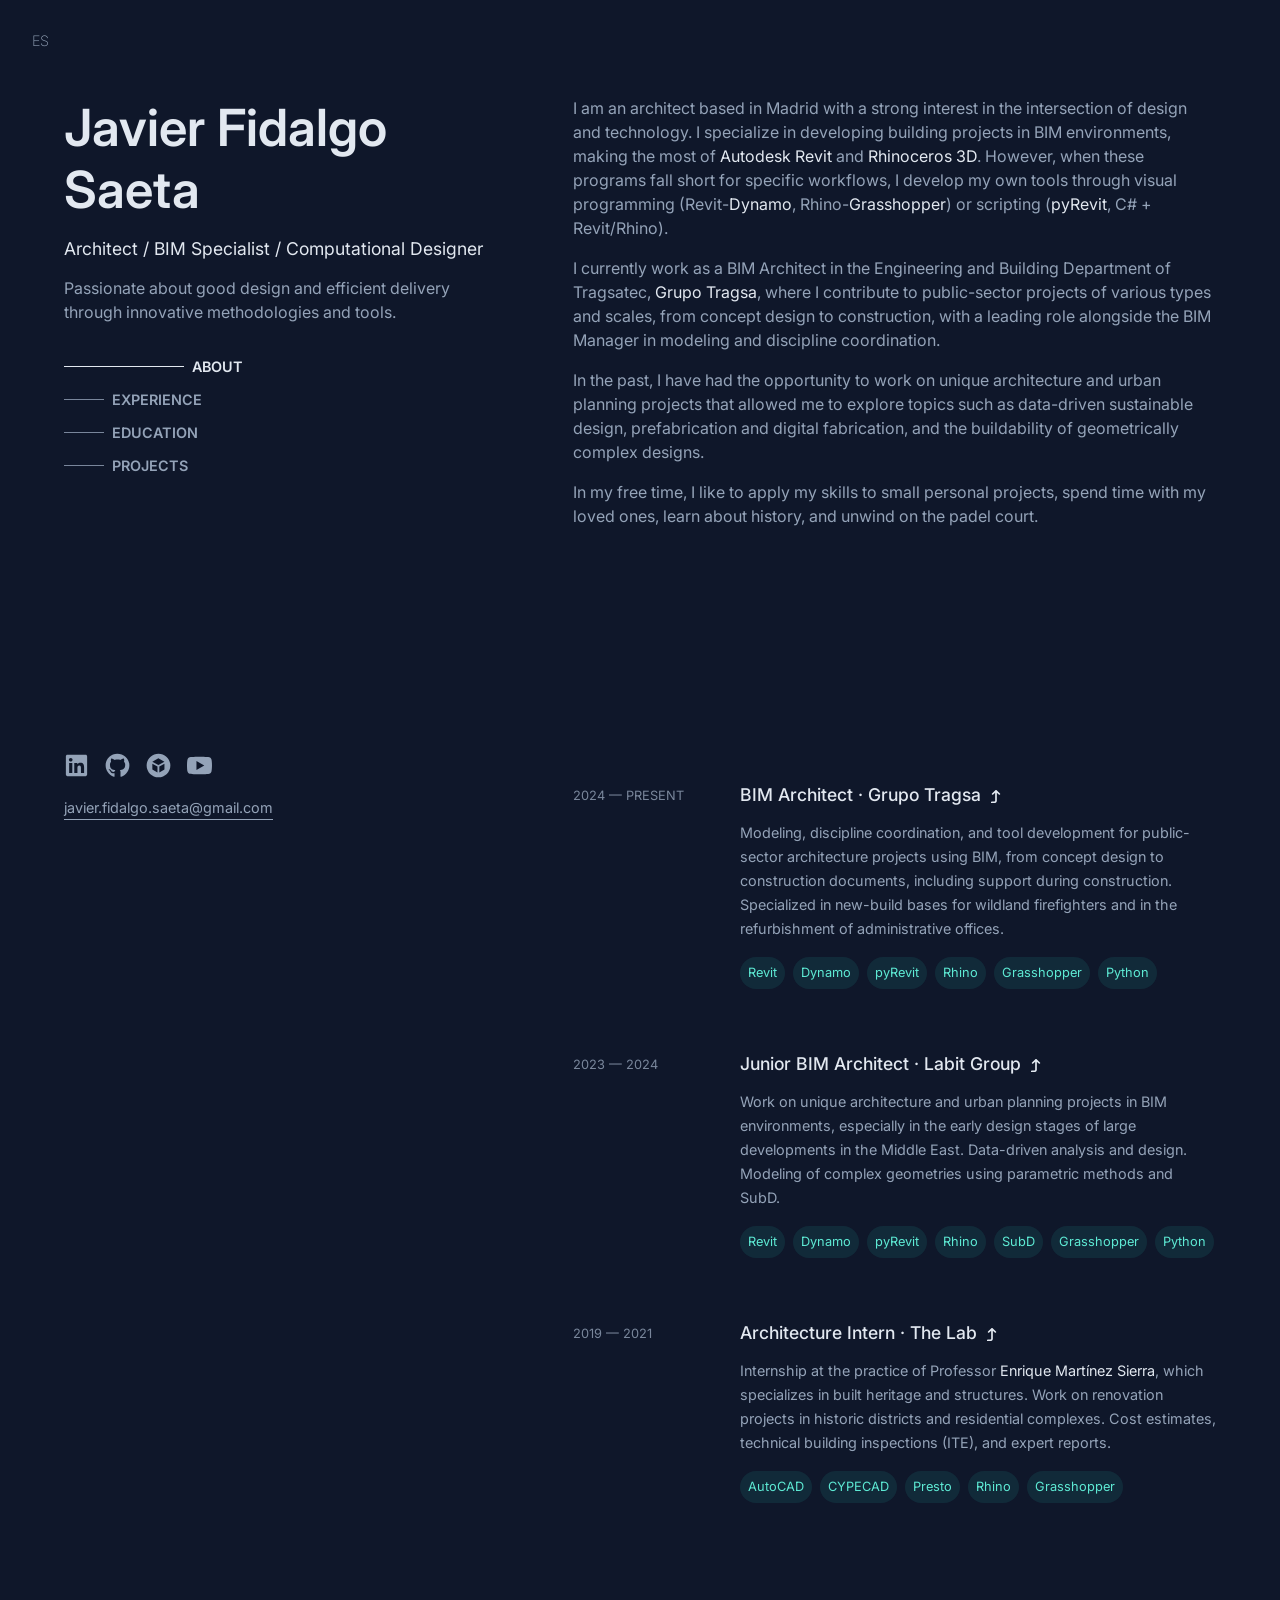
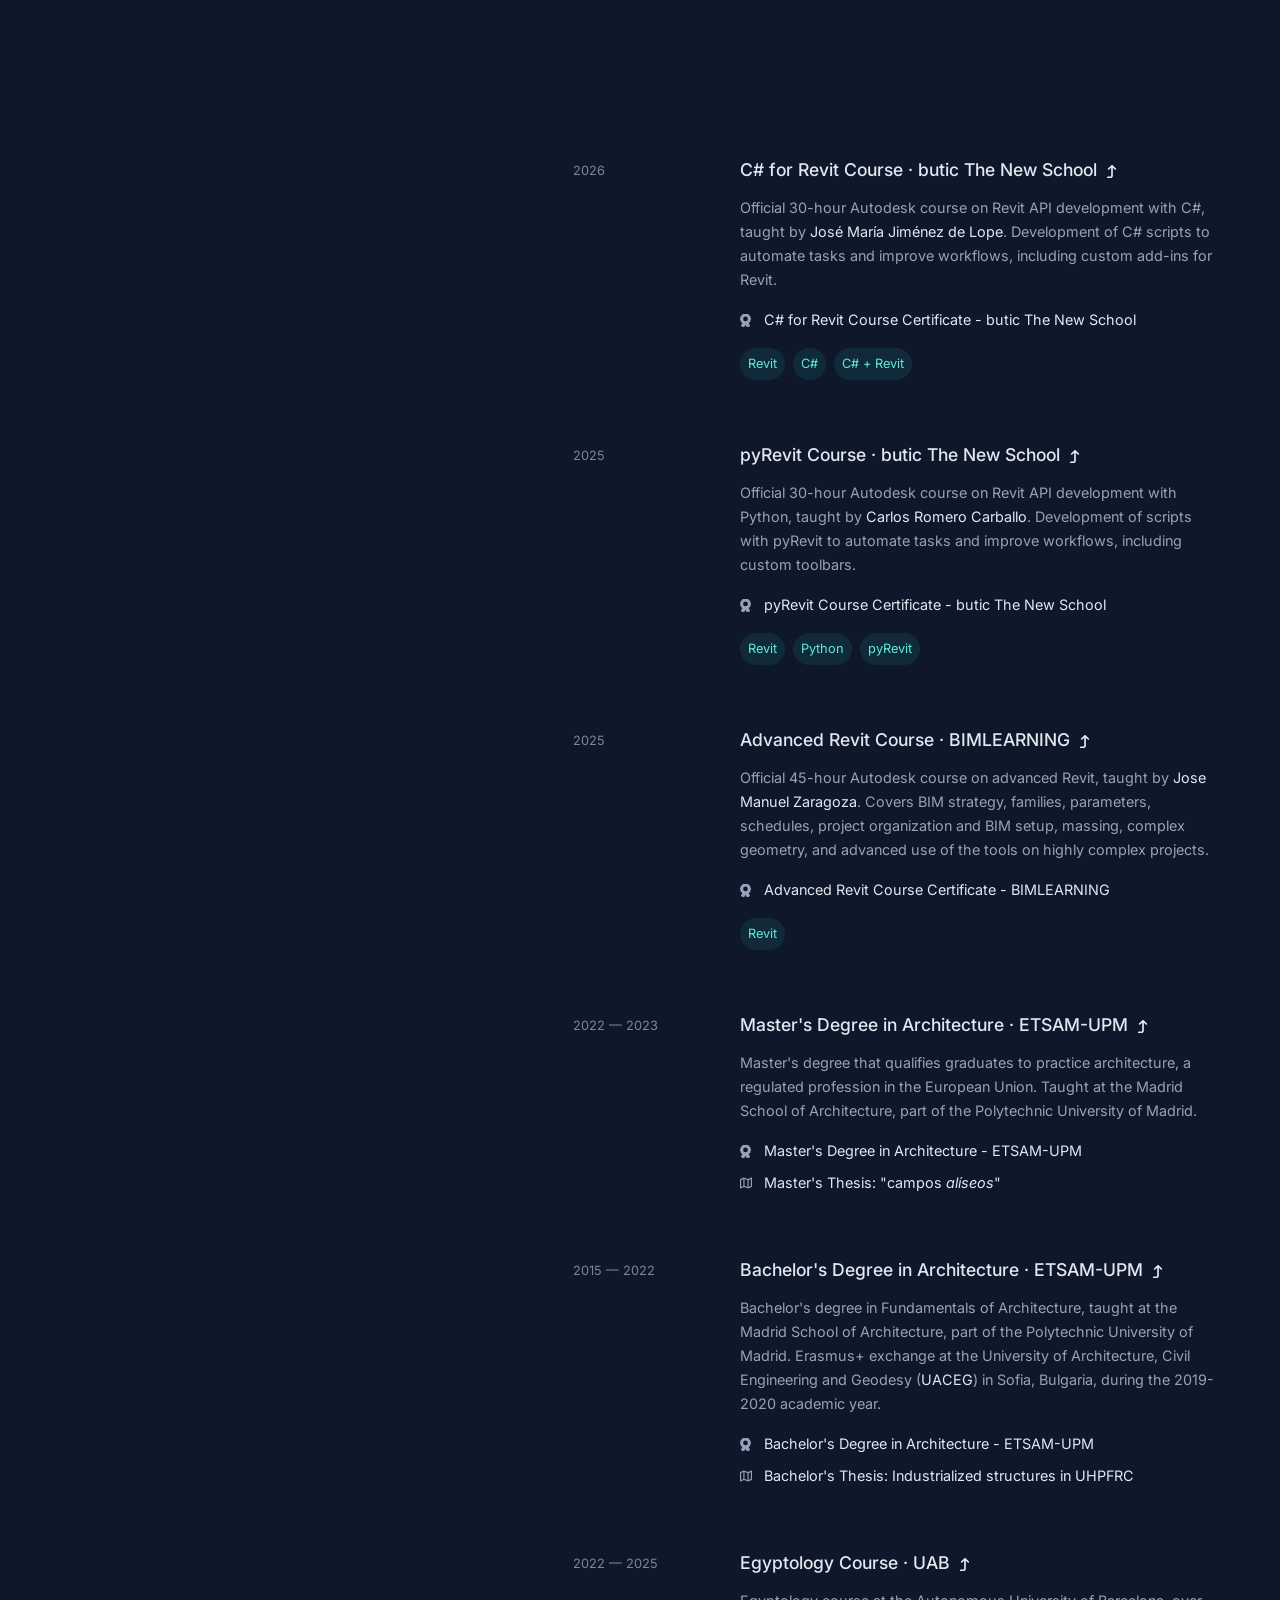
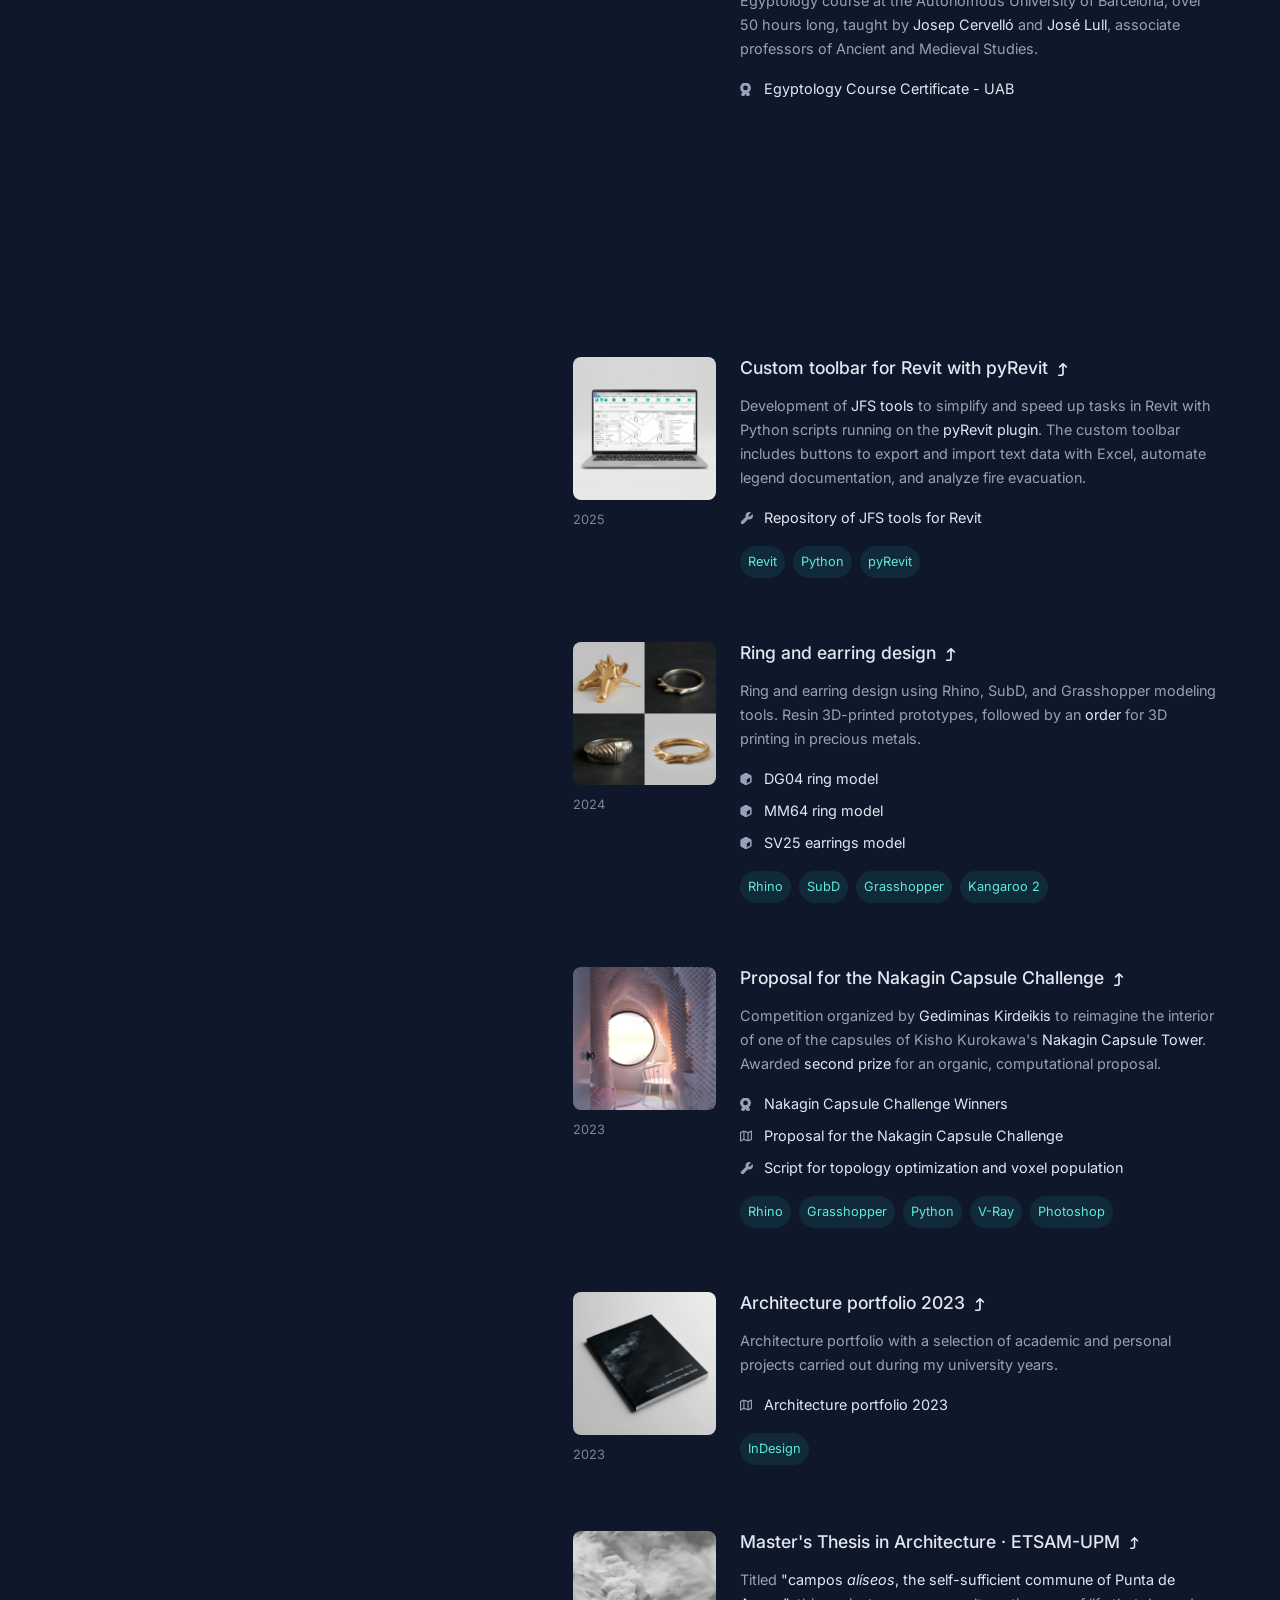
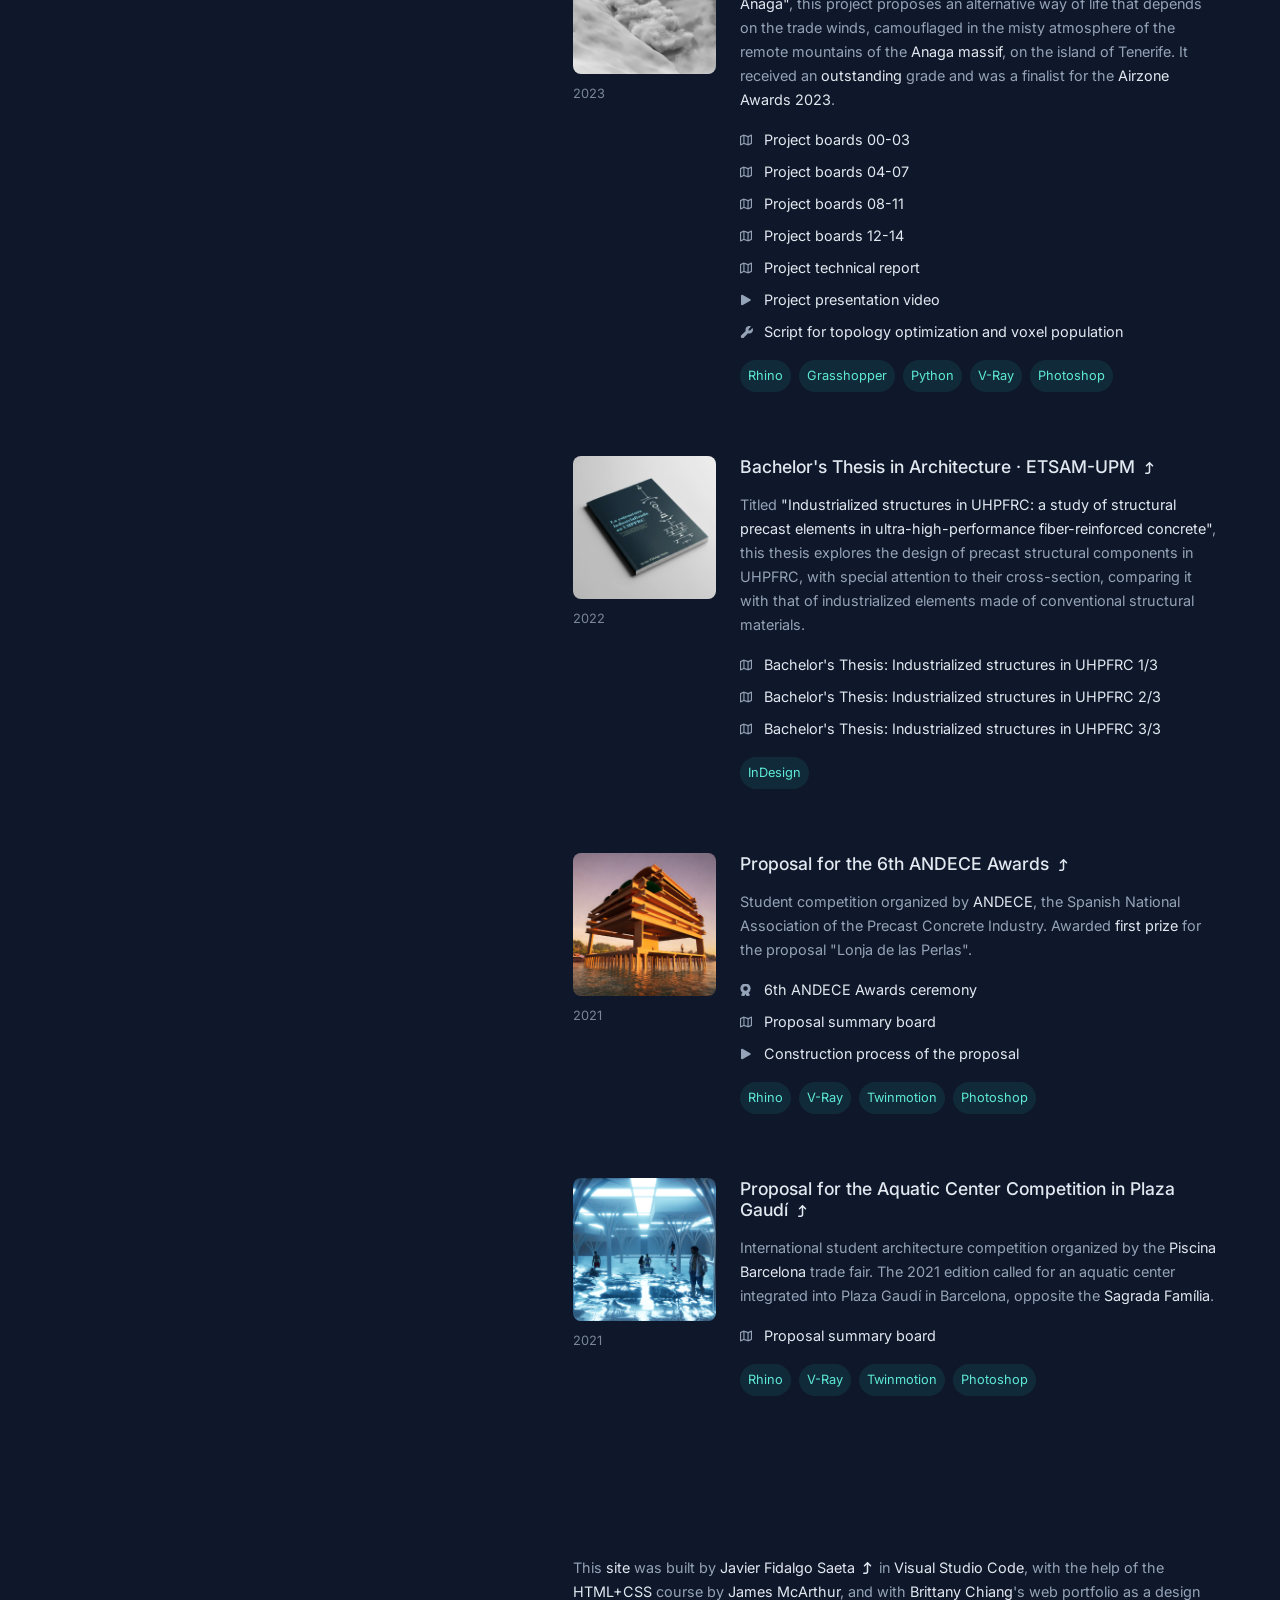
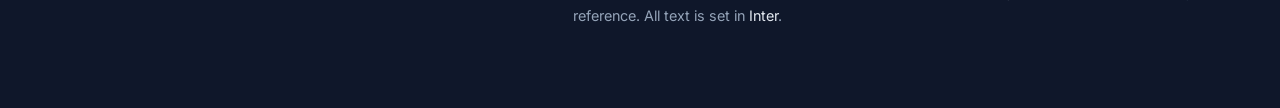
==== en/index.html @ f12b5c22 "Add an English page at /en/ so search engines index both languages The English text only existed in " ====
<!DOCTYPE html>
<html lang="en">
<head>
    <meta charset="UTF-8">
    <meta name="viewport" content="width=device-width, initial-scale=1.0">
    <title>Javier Fidalgo Saeta · Architect and BIM Specialist</title>
    <link rel="stylesheet" href="../styles.css"/>

    <link rel="icon" type="image/png" href="../public/favicon.png">
    <link rel="canonical" href="https://javierfidalgosaeta.com/en/">
    <link rel="alternate" hreflang="es" href="https://javierfidalgosaeta.com/">
    <link rel="alternate" hreflang="en" href="https://javierfidalgosaeta.com/en/">
    <link rel="alternate" hreflang="x-default" href="https://javierfidalgosaeta.com/">
    <meta name="theme-color" content="#0f172a">

    <meta name="description" content="Portfolio of Javier Fidalgo Saeta, an architect in Madrid specializing in BIM and computational design with Revit, Rhino, Grasshopper and pyRevit.">

    <!-- Preview card when the link is shared (LinkedIn, WhatsApp, X...) -->
    <meta property="og:type" content="website">
    <meta property="og:title" content="Javier Fidalgo Saeta · Architect and BIM Specialist">
    <meta property="og:description" content="Portfolio of Javier Fidalgo Saeta, an architect in Madrid specializing in BIM and computational design with Revit, Rhino, Grasshopper and pyRevit.">
    <meta property="og:image" content="https://javierfidalgosaeta.com/public/min-web.png">
    <meta property="og:image:width" content="1200">
    <meta property="og:image:height" content="630">
    <meta property="og:image:alt" content="Screenshot of Javier Fidalgo Saeta’s web portfolio">
    <meta property="og:url" content="https://javierfidalgosaeta.com/en/">
    <meta property="og:locale" content="en_US">
    <meta property="og:locale:alternate" content="es_ES">
    <meta name="twitter:card" content="summary_large_image">

    <!-- Structured data that tells search engines who the site is about -->
    <script type="application/ld+json">
    {
        "@context": "https://schema.org",
        "@type": "Person",
        "name": "Javier Fidalgo Saeta",
        "url": "https://javierfidalgosaeta.com/",
        "jobTitle": "BIM Architect",
        "worksFor": {
            "@type": "Organization",
            "name": "Grupo Tragsa",
            "url": "https://www.tragsa.es/"
        },
        "alumniOf": {
            "@type": "CollegeOrUniversity",
            "name": "Universidad Politécnica de Madrid",
            "url": "https://www.upm.es/"
        },
        "knowsAbout": ["BIM", "Autodesk Revit", "Rhinoceros 3D", "Grasshopper", "Dynamo", "pyRevit", "Computational design"],
        "sameAs": [
            "https://www.linkedin.com/in/javi-arch/",
            "https://github.com/javi-arch",
            "https://sketchfab.com/javi-arch",
            "https://www.youtube.com/@javi-arch"
        ]
    }
    </script>

    <link rel="preconnect" href="https://fonts.googleapis.com">
    <link rel="preconnect" href="https://fonts.gstatic.com" crossorigin>
    <link href="https://fonts.googleapis.com/css2?family=Inter:ital,opsz,wght@0,14..32,100..900;1,14..32,100..900&display=swap" rel="stylesheet">

</head>
<body id="top-of-page">
    <a class="language-toggle" href="../" hreflang="es" lang="es" aria-label="Español">ES</a>
    <header>
        <a href="#top-of-page">
            <h1>Javier Fidalgo Saeta</h1>
        </a>
        <p class="subtitle">Architect / BIM Specialist / Computational Designer</p>
        <p>Passionate about good design and efficient delivery through innovative methodologies and tools.</p>
        <nav>
            <a class="anchor-text" href="#about">
                <span class="line"></span>
                <span class="text">About</span>
            </a>
            <a class="anchor-text" href="#experience">
                <span class="line"></span>
                <span class="text">Experience</span>
            </a>
            <a class="anchor-text" href="#education">
                <span class="line"></span>
                <span class="text">Education</span>
            </a>
            <a class="anchor-text" href="#projects">
                <span class="line"></span>
                <span class="text">Projects</span>
            </a>
        </nav>
        <div class="social-links-container">
            <a class="social-link" href="https://www.linkedin.com/in/javi-arch/" target="_blank" aria-label="LinkedIn">
                <svg viewBox="0 0 2000 2000" aria-hidden="true" focusable="false" style="fill-rule:evenodd;clip-rule:evenodd;stroke-linejoin:round;stroke-miterlimit:2;"><g transform="matrix(3.795713,0,0,3.795713,-214.628314,-214.628314)"><path d="M512,96L127.9,96C110.3,96 96,110.5 96,128.3L96,511.7C96,529.5 110.3,544 127.9,544L512,544C529.6,544 544,529.5 544,511.7L544,128.3C544,110.5 529.6,96 512,96ZM231.5,480L165,480L165,266.2L231.5,266.2L231.5,480ZM198.2,160C219.5,160 236.7,177.2 236.7,198.5C236.7,219.8 219.5,237 198.2,237C176.9,237 159.7,219.8 159.7,198.5C159.7,177.2 176.9,160 198.2,160ZM480.3,480L413.9,480L413.9,376C413.9,351.2 413.4,319.3 379.4,319.3C344.8,319.3 339.5,346.3 339.5,374.2L339.5,480L273.1,480L273.1,266.2L336.8,266.2L336.8,295.4L337.7,295.4C346.6,278.6 368.3,260.9 400.6,260.9C467.8,260.9 480.3,305.2 480.3,362.8L480.3,480Z" style="fill-rule:nonzero;"/></g></svg>
            </a>
            <a class="social-link" href="https://github.com/javi-arch" target="_blank" aria-label="GitHub">
                <svg viewBox="0 0 2000 2000" aria-hidden="true" focusable="false" style="fill-rule:evenodd;clip-rule:evenodd;stroke-linejoin:round;stroke-miterlimit:2;"><g transform="matrix(3.830616,0,0,3.830616,-225.797008,-225.797008)"><path d="M316.8,72C178.1,72 72,177.3 72,316C72,426.9 141.8,521.8 241.5,555.2C254.3,557.5 258.8,549.6 258.8,543.1C258.8,536.9 258.5,502.7 258.5,481.7C258.5,481.7 188.5,496.7 173.8,451.9C173.8,451.9 162.4,422.8 146,415.3C146,415.3 123.1,399.6 147.6,399.9C147.6,399.9 172.5,401.9 186.2,425.7C208.1,464.3 244.8,453.2 259.1,446.6C261.4,430.6 267.9,419.5 275.1,412.9C219.2,406.7 162.8,398.6 162.8,302.4C162.8,274.9 170.4,261.1 186.4,243.5C183.8,237 175.3,210.2 189,175.6C209.9,169.1 258,202.6 258,202.6C278,197 299.5,194.1 320.8,194.1C342.1,194.1 363.6,197 383.6,202.6C383.6,202.6 431.7,169 452.6,175.6C466.3,210.3 457.8,237 455.2,243.5C471.2,261.2 481,275 481,302.4C481,398.9 422.1,406.6 366.2,412.9C375.4,420.8 383.2,435.8 383.2,459.3C383.2,493 382.9,534.7 382.9,542.9C382.9,549.4 387.5,557.3 400.2,555C500.2,521.8 568,426.9 568,316C568,177.3 455.5,72 316.8,72Z" style="fill-rule:nonzero;"/></g></svg>
            </a>
            <a class="social-link" href="https://sketchfab.com/javi-arch" target="_blank" aria-label="Sketchfab">
                <svg viewBox="0 0 2000 2000" aria-hidden="true" focusable="false" style="fill-rule:evenodd;clip-rule:evenodd;stroke-linejoin:round;stroke-miterlimit:2;"><g transform="matrix(0.949993,0,0,0.949993,50.007319,50.007319)"><path d="M1000,0C447.68,0 0,447.72 0,1000C0,1552.28 447.68,2000 1000,2000C1552.32,2000 2000,1552.28 2000,1000C2000,447.72 1552.4,0 1000,0ZM913.12,1595.07L482,1346.21L482,844.21L913.12,1077L913.12,1595.07ZM989.92,958.88L479.84,688.5L989.92,394L1500.08,688.5L989.92,958.88ZM1500.4,1347.17L1070.88,1595.17L1070.88,1079L1500.4,847L1500.4,1347.17Z" style="fill-rule:nonzero;"/></g></svg>
            </a>
            <a class="social-link" href="https://www.youtube.com/@javi-arch" target="_blank" aria-label="YouTube">
                <svg viewBox="0 0 2000 2000" aria-hidden="true" focusable="false" style="fill-rule:evenodd;clip-rule:evenodd;stroke-linejoin:round;stroke-miterlimit:2;"><g transform="matrix(3.661662,0,0,3.661662,-172.098133,-171.731966)"><path d="M581.7,188.1L581.8,188.1C593.2,231 593.2,320.4 593.2,320.4C593.2,320.4 593.2,409.8 581.8,452.7C575.5,476.3 557,494.2 533.5,500.5C490.9,512 320.1,512 320.1,512C320.1,512 149.3,512 106.7,500.5C83.2,494.2 64.7,476.3 58.4,452.7C47,409.8 47,320.4 47,320.4C47,320.4 47,231 58.4,188.1C64.7,164.4 83.2,145.8 106.7,139.5C149.3,128 320.1,128 320.1,128C320.1,128 490.9,128 533.4,139.5C556.9,145.8 575.5,164.4 581.7,188.1ZM253.75,417.358L424.846,320L253.75,222.642L253.75,417.358Z"/></g></svg>
            </a>
        </div>
        <a class="mail" href="mailto:javier.fidalgo.saeta@gmail.com">javier.fidalgo.saeta@gmail.com</a>
    </header>
    <main>
        <section id="about">
            <div class="sticky-header">
                <h2>About</h2>
            </div>
            <div class="about-contents">
                <p>
                    I am an architect based in Madrid with a strong interest in the intersection of design and technology. I specialize in developing building projects in BIM environments, making the most of <a target="_blank" class="anchor-text" href="https://www.autodesk.com/products/revit/">Autodesk Revit</a> and <a target="_blank" class="anchor-text" href="https://www.rhino3d.com/">Rhinoceros 3D</a>. However, when these programs fall short for specific workflows, I develop my own tools through visual programming (Revit-<a target="_blank" class="anchor-text" href="https://dynamobim.org/">Dynamo</a>, Rhino-<a target="_blank" class="anchor-text" href="https://www.grasshopper3d.com/">Grasshopper</a>) or scripting (<a target="_blank" class="anchor-text" href="https://pyrevitlabs.notion.site/">pyRevit</a>, C# + Revit/Rhino).
                </p>
                <p>
                    I currently work as a BIM Architect in the Engineering and Building Department of Tragsatec, <a target="_blank" class="anchor-text" href="https://www.tragsa.es/">Grupo Tragsa</a>, where I contribute to public-sector projects of various types and scales, from concept design to construction, with a leading role alongside the BIM Manager in modeling and discipline coordination.
                </p>
                <p>
                    In the past, I have had the opportunity to work on unique architecture and urban planning projects that allowed me to explore topics such as data-driven sustainable design, prefabrication and digital fabrication, and the buildability of geometrically complex designs.
                </p>
                <p>
                    In my free time, I like to apply my skills to small personal projects, spend time with my <a target="_blank" class="anchor-text-secret" href="../public/img-loved-ones.jpg" tabindex="-1">loved ones</a>, learn about history, and unwind on the padel court.
                </p>
            </div>
        </section>
        <section id="experience">
            <div class="sticky-header">
                <h2>Experience</h2>
            </div>
            <div class="contents">
                <div class="card">
                    <div class="card-column1">
                        <p class="tenure">2024 — present</p>
                    </div>
                    <div class="card-column2">
                        <a target="_blank" href="https://www.tragsa.es/">
                            <h3 class="anchor-text card-header">
                                BIM Architect · Grupo
                                <span class="no-break">Tragsa <i class="fa-solid fa-arrow-turn-up"></i></span>
                            </h3>
                        </a>
                        <p>
                            Modeling, discipline coordination, and tool development for public-sector architecture projects using BIM, from concept design to construction documents, including support during construction. Specialized in new-build bases for wildland firefighters and in the refurbishment of administrative offices.
                        </p>
                        <div class="tag-container">
                            <div class="tag">
                                <p>Revit</p>
                            </div>
                            <div class="tag">
                                <p>Dynamo</p>
                            </div>
                            <div class="tag">
                                <p>pyRevit</p>
                            </div>
                            <div class="tag">
                                <p>Rhino</p>
                            </div>
                            <div class="tag">
                                <p>Grasshopper</p>
                            </div>
                            <div class="tag">
                                <p>Python</p>
                            </div>
                        </div>
                    </div>
                </div>
                <div class="card">
                    <div class="card-column1">
                        <p class="tenure">2023 — 2024</p>
                    </div>
                    <div class="card-column2">
                        <a target="_blank" href="https://labit.es/">
                            <h3 class="anchor-text card-header">
                                Junior BIM Architect · Labit
                                <span class="no-break">Group <i class="fa-solid fa-arrow-turn-up"></i></span>
                            </h3>
                        </a>
                        <p>
                            Work on unique architecture and urban planning projects in BIM environments, especially in the early design stages of large developments in the Middle East. Data-driven analysis and design. Modeling of complex geometries using parametric methods and SubD.
                        </p>
                        <div class="tag-container">
                            <div class="tag">
                                <p>Revit</p>
                            </div>
                            <div class="tag">
                                <p>Dynamo</p>
                            </div>
                            <div class="tag">
                                <p>pyRevit</p>
                            </div>
                            <div class="tag">
                                <p>Rhino</p>
                            </div>
                            <div class="tag">
                                <p>SubD</p>
                            </div>
                            <div class="tag">
                                <p>Grasshopper</p>
                            </div>
                            <div class="tag">
                                <p>Python</p>
                            </div>
                        </div>
                    </div>

                </div>
                <div class="card">
                    <div class="card-column1">
                        <p class="tenure">2019 — 2021</p>
                    </div>
                    <div class="card-column2">
                        <a target="_blank" href="https://www.linkedin.com/company/the-lab-r-a-martigar-arquitectos/">
                            <h3 class="anchor-text card-header">
                                Architecture Intern · The
                                <span class="no-break">Lab <i class="fa-solid fa-arrow-turn-up"></i></span>
                            </h3>
                        </a>
                        <p>
                            Internship at the practice of Professor <a target="_blank" class="anchor-text" href="https://www.linkedin.com/in/enrique-mart%C3%ADnez-sierra-bba0063b/">Enrique Martínez Sierra</a>, which specializes in built heritage and structures. Work on renovation projects in historic districts and residential complexes. Cost estimates, technical building inspections (ITE), and expert reports.
                        </p>
                        <div class="tag-container">
                            <div class="tag">
                                <p>AutoCAD</p>
                            </div>
                            <div class="tag">
                                <p>CYPECAD</p>
                            </div>
                            <div class="tag">
                                <p>Presto</p>
                            </div>
                            <div class="tag">
                                <p>Rhino</p>
                            </div>
                            <div class="tag">
                                <p>Grasshopper</p>
                            </div>
                        </div>
                    </div>
                </div>
            </div>
        </section>
        <section id="education">
            <div class="sticky-header">
                <h2>Education</h2>
            </div>
            <div class="contents">
                <div class="card">
                    <div class="card-column1">
                        <p class="tenure">2026</p>
                    </div>
                    <div class="card-column2">
                        <a target="_blank" href="https://butic.es/">
                            <h3 class="anchor-text card-header">
                                C# for Revit Course · butic The New
                                <span class="no-break">School <i class="fa-solid fa-arrow-turn-up"></i></span>
                            </h3>
                        </a>
                        <p>
                            Official 30-hour Autodesk course on Revit API development with C#, taught by <a target="_blank" class="anchor-text" href="https://www.linkedin.com/in/jos%C3%A9-mar%C3%ADa-jim%C3%A9nez-de-lope-b14a1038/">José María Jiménez de Lope</a>. Development of C# scripts to automate tasks and improve workflows, including custom add-ins for Revit.
                        </p>
                        <div class="card-links-container">
                            <a target="_blank" href="../public/cert-csharp-butic.pdf" class="anchor-text card-link">
                                <p>
                                    <i class="fa-solid fa-award"></i>
                                    C# for Revit Course Certificate - butic The New School
                                </p>
                            </a>
                        </div>
                        <div class="tag-container">
                            <div class="tag">
                                <p>Revit</p>
                            </div>
                            <div class="tag">
                                <p>C#</p>
                            </div>
                            <div class="tag">
                                <p>C# + Revit</p>
                            </div>
                        </div>
                    </div>
                </div>
                <div class="card">
                    <div class="card-column1">
                        <p class="tenure">2025</p>
                    </div>
                    <div class="card-column2">
                        <a target="_blank" href="https://butic.es/">
                            <h3 class="anchor-text card-header">
                                pyRevit Course · butic The New
                                <span class="no-break">School <i class="fa-solid fa-arrow-turn-up"></i></span>
                            </h3>
                        </a>
                        <p>
                            Official 30-hour Autodesk course on Revit API development with Python, taught by <a target="_blank" class="anchor-text" href="https://www.linkedin.com/in/carlos-romero-carballo-48119618a/">Carlos Romero Carballo</a>. Development of scripts with pyRevit to automate tasks and improve workflows, including custom toolbars.
                        </p>
                        <div class="card-links-container">
                            <a target="_blank" href="../public/cert-pyrevit-butic.pdf" class="anchor-text card-link">
                                <p>
                                    <i class="fa-solid fa-award"></i>
                                    pyRevit Course Certificate - butic The New School
                                </p>
                            </a>
                        </div>
                        <div class="tag-container">
                            <div class="tag">
                                <p>Revit</p>
                            </div>
                            <div class="tag">
                                <p>Python</p>
                            </div>
                            <div class="tag">
                                <p>pyRevit</p>
                            </div>
                        </div>
                    </div>
                </div>
                <div class="card">
                    <div class="card-column1">
                        <p class="tenure">2025</p>
                    </div>
                    <div class="card-column2">
                        <a target="_blank" href="https://bimlearning.es/">
                            <h3 class="anchor-text card-header">
                                Advanced Revit Course ·
                                <span class="no-break">BIMLEARNING <i class="fa-solid fa-arrow-turn-up"></i></span>
                            </h3>
                        </a>
                        <p>
                            Official 45-hour Autodesk course on advanced Revit, taught by <a target="_blank" class="anchor-text" href="https://www.linkedin.com/in/jose-manuel-zaragoza-8133292a/">Jose Manuel Zaragoza</a>. Covers BIM strategy, families, parameters, schedules, project organization and BIM setup, massing, complex geometry, and advanced use of the tools on highly complex projects.
                        </p>
                        <div class="card-links-container">
                            <a target="_blank" href="../public/cert-revit-adv-bimlearning.pdf" class="anchor-text card-link">
                                <p>
                                    <i class="fa-solid fa-award"></i>
                                    Advanced Revit Course Certificate - BIMLEARNING
                                </p>
                            </a>
                        </div>
                        <div class="tag-container">
                            <div class="tag">
                                <p>Revit</p>
                            </div>
                        </div>
                    </div>
                </div>
                <div class="card">
                    <div class="card-column1">
                        <p class="tenure">2022 — 2023</p>
                    </div>
                    <div class="card-column2">
                        <a target="_blank" href="https://www.upm.es/">
                            <h3 class="anchor-text card-header">
                                Master's Degree in Architecture ·
                                <span class="no-break">ETSAM-UPM <i class="fa-solid fa-arrow-turn-up"></i></span>
                            </h3>
                        </a>
                        <p>
                            Master's degree that qualifies graduates to practice architecture, a regulated profession in the European Union. Taught at the Madrid School of Architecture, part of the Polytechnic University of Madrid.
                        </p>
                        <div class="card-links-container">
                            <a target="_blank" href="../public/cert-master-arquitectura-jfs.pdf" class="anchor-text card-link">
                                <p>
                                    <i class="fa-solid fa-award"></i>
                                    Master's Degree in Architecture - ETSAM-UPM
                                </p>
                            </a>
                            <a href="#TFM" class="anchor-text card-link">
                                <p>
                                    <i class="fa-regular fa-map"></i>
                                    Master's Thesis: "campos <span class="italic">alíseos</span>"
                                </p>
                            </a>
                        </div>
                    </div>
                </div>
                <div class="card">
                    <div class="card-column1">
                        <p class="tenure">2015 — 2022</p>
                    </div>
                    <div class="card-column2">
                        <a target="_blank" href="https://www.upm.es/">
                            <h3 class="anchor-text card-header">
                                Bachelor's Degree in Architecture ·
                                <span class="no-break">ETSAM-UPM <i class="fa-solid fa-arrow-turn-up"></i></span>
                            </h3>
                        </a>
                        <p>
                            Bachelor's degree in Fundamentals of Architecture, taught at the Madrid School of Architecture, part of the Polytechnic University of Madrid. Erasmus+ exchange at the University of Architecture, Civil Engineering and Geodesy (<a target="_blank" class="anchor-text" href="https://www.uacg.bg/en">UACEG</a>) in Sofia, Bulgaria, during the 2019-2020 academic year.
                        </p>
                        <div class="card-links-container">
                            <a target="_blank" href="../public/cert-grado-arquitectura-jfs.pdf" class="anchor-text card-link">
                                <p>
                                    <i class="fa-solid fa-award"></i>
                                    Bachelor's Degree in Architecture - ETSAM-UPM
                                </p>
                            </a>
                            <a href="#TFG" class="anchor-text card-link">
                                <p>
                                    <i class="fa-regular fa-map"></i>
                                    Bachelor's Thesis: Industrialized structures in UHPFRC
                                </p>
                            </a>
                        </div>
                    </div>
                </div>
                <div class="card">
                    <div class="card-column1">
                        <p class="tenure">2022 — 2025</p>
                    </div>
                    <div class="card-column2">
                        <a target="_blank" href="https://www.uab.cat/">
                            <h3 class="anchor-text card-header">
                                Egyptology Course ·
                                <span class="no-break">UAB <i class="fa-solid fa-arrow-turn-up"></i></span>
                            </h3>
                        </a>
                        <p>
                            Egyptology course at the Autonomous University of Barcelona, over 50 hours long, taught by <a target="_blank" class="anchor-text" href="https://es.wikipedia.org/wiki/Josep_Cervell%C3%B3_Autuori">Josep Cervelló</a> and <a target="_blank" class="anchor-text" href="http://joselull.com/">José Lull</a>, associate professors of Ancient and Medieval Studies.
                        </p>
                        <div class="card-links-container">
                            <a target="_blank" href="../public/cert-curso-egipt-uab.pdf" class="anchor-text card-link">
                                <p>
                                    <i class="fa-solid fa-award"></i>
                                    Egyptology Course Certificate - UAB
                                </p>
                            </a>
                        </div>
                    </div>
                </div>
            </div>
        </section>
        <section id="projects">
            <div class="sticky-header">
                <h2>Projects</h2>
            </div>
            <div class="contents">
                <div class="card">
                    <div class="card-column1">
                        <p class="tenure">2025</p>
                        <div class="project-image-container">
                            <img width="300" height="300" loading="lazy" decoding="async" src="../public/img-pyrevit-jfs-tools.png" alt="Custom toolbar for Revit with pyRevit"/>
                        </div>
                    </div>
                    <div class="card-column2">
                        <a target="_blank" href="https://github.com/javi-arch/jfs-pyrevit-tools">
                            <h3 class="anchor-text card-header">
                                Custom toolbar for Revit with
                                <span class="no-break">pyRevit <i class="fa-solid fa-arrow-turn-up"></i></span>
                            </h3>
                        </a>
                        <p>
                            Development of <a target="_blank" href="https://github.com/javi-arch/jfs-pyrevit-tools" class="anchor-text card-link">JFS tools</a> to simplify and speed up tasks in Revit with Python scripts running on the <a target="_blank" href="https://pyrevitlabs.notion.site/" class="anchor-text card-link">pyRevit plugin</a>. The custom toolbar includes buttons to export and import text data with Excel, automate legend documentation, and analyze fire evacuation.
                        </p>
                        <div class="card-links-container">
                            <a target="_blank" href="https://github.com/javi-arch/jfs-pyrevit-tools" class="anchor-text card-link">
                                <p>
                                    <i class="fa-solid fa-wrench"></i>
                                    Repository of JFS tools for Revit
                                </p>
                            </a>
                        </div>
                        <div class="tag-container">
                            <div class="tag">
                                <p>Revit</p>
                            </div>
                            <div class="tag">
                                <p>Python</p>
                            </div>
                            <div class="tag">
                                <p>pyRevit</p>
                            </div>
                        </div>
                    </div>
                </div>
                <div class="card">
                    <div class="card-column1">
                        <p class="tenure">2024</p>
                        <div class="project-image-container">
                            <img width="300" height="300" loading="lazy" decoding="async" src="../public/img-rings-rhino.png" alt="Ring and earring design"/>
                        </div>
                    </div>
                    <div class="card-column2">
                        <a target="_blank" href="https://skfb.ly/pGyPO">
                            <h3 class="anchor-text card-header">
                                Ring and earring
                                <span class="no-break">design <i class="fa-solid fa-arrow-turn-up"></i></span>
                            </h3>
                        </a>
                        <p>
                            Ring and earring design using Rhino, SubD, and Grasshopper modeling tools. Resin 3D-printed prototypes, followed by an <a target="_blank" href="https://i.materialise.com" class="anchor-text card-link">order</a> for 3D printing in precious metals.
                        </p>
                        <div class="card-links-container">
                            <a target="_blank" href="https://skfb.ly/pGyxB" class="anchor-text card-link">
                                <p>
                                    <i class="fa-solid fa-cube"></i>
                                    DG04 ring model
                                </p>
                            </a>
                            <a target="_blank" href="https://skfb.ly/pGyxQ" class="anchor-text card-link">
                                <p>
                                    <i class="fa-solid fa-cube"></i>
                                    MM64 ring model
                                </p>
                            </a>
                            <a target="_blank" href="https://skfb.ly/pGyyo" class="anchor-text card-link">
                                <p>
                                    <i class="fa-solid fa-cube"></i>
                                    SV25 earrings model
                                </p>
                            </a>
                        </div>
                        <div class="tag-container">
                            <div class="tag">
                                <p>Rhino</p>
                            </div>
                            <div class="tag">
                                <p>SubD</p>
                            </div>
                            <div class="tag">
                                <p>Grasshopper</p>
                            </div>
                            <div class="tag">
                                <p>Kangaroo 2</p>
                            </div>
                        </div>
                    </div>
                </div>
                <div class="card">
                    <div class="card-column1">
                        <p class="tenure">2023</p>
                        <div class="project-image-container">
                            <img width="300" height="300" loading="lazy" decoding="async" src="../public/img-nakagin-capsule-challenge.png" alt="Proposal for the Nakagin Capsule Challenge"/>
                        </div>
                    </div>
                    <div class="card-column2">
                        <a target="_blank" href="https://www.youtube.com/watch?v=Dx22yXzKcfc">
                            <h3 class="anchor-text card-header">
                                Proposal for the Nakagin Capsule
                                <span class="no-break">Challenge <i class="fa-solid fa-arrow-turn-up"></i></span>
                            </h3>
                        </a>
                        <p>
                            Competition organized by <a target="_blank" class="anchor-text" href="https://www.youtube.com/@DesignGoBrr">Gediminas Kirdeikis</a> to reimagine the interior of one of the capsules of Kisho Kurokawa's <a target="_blank" class="anchor-text" href="https://en.wikipedia.org/wiki/Nakagin_Capsule_Tower">Nakagin Capsule Tower</a>. Awarded <a target="_blank" href="https://www.youtube.com/watch?v=GdapYFXpDB8" class="anchor-text card-link">second prize</a> for an organic, computational proposal.
                        </p>
                        <div class="card-links-container">
                            <a target="_blank" href="https://www.youtube.com/watch?v=GdapYFXpDB8" class="anchor-text card-link">
                                <p>
                                    <i class="fa-solid fa-award"></i>
                                    Nakagin Capsule Challenge Winners
                                </p>
                            </a>
                            <a target="_blank" href="../public/pdf-nakagin-capsule-challenge.pdf" class="anchor-text card-link">
                                <p>
                                    <i class="fa-regular fa-map"></i>
                                    Proposal for the Nakagin Capsule Challenge
                                </p>
                            </a>
                            <a target="_blank" href="https://github.com/javi-arch/topo-optimisation-voxel-population-gh" class="anchor-text card-link">
                                <p>
                                    <i class="fa-solid fa-wrench"></i>
                                    Script for topology optimization and voxel population
                                </p>
                            </a>
                        </div>
                        <div class="tag-container">
                            <div class="tag">
                                <p>Rhino</p>
                            </div>
                            <div class="tag">
                                <p>Grasshopper</p>
                            </div>
                            <div class="tag">
                                <p>Python</p>
                            </div>
                            <div class="tag">
                                <p>V-Ray</p>
                            </div>
                            <div class="tag">
                                <p>Photoshop</p>
                            </div>
                        </div>
                    </div>
                </div>
                <div class="card">
                    <div class="card-column1">
                        <p class="tenure">2023</p>
                        <div class="project-image-container">
                            <img width="300" height="300" loading="lazy" decoding="async" src="../public/img-portfolio-arquitectura-2023.png" alt="Architecture portfolio 2023"/>
                        </div>
                    </div>
                    <div class="card-column2">
                        <a target="_blank" href="../public/pdf-portfolio-arquitectura-2023.pdf">
                            <h3 class="anchor-text card-header">
                                Architecture portfolio
                                <span class="no-break">2023 <i class="fa-solid fa-arrow-turn-up"></i></span>
                            </h3>
                        </a>
                        <p>
                            Architecture portfolio with a selection of academic and personal projects carried out during my university years.
                        </p>
                        <div class="card-links-container">
                            <a target="_blank" href="../public/pdf-portfolio-arquitectura-2023.pdf" class="anchor-text card-link">
                                <p>
                                    <i class="fa-regular fa-map"></i>
                                    Architecture portfolio 2023
                                </p>
                            </a>
                        </div>
                        <div class="tag-container">
                            <div class="tag">
                                <p>InDesign</p>
                            </div>
                        </div>
                    </div>
                </div>
                <div id="TFM" class="card">
                    <div class="card-column1">
                        <p class="tenure">2023</p>
                        <div class="project-image-container">
                            <img width="300" height="300" loading="lazy" decoding="async" src="../public/img-tfm-campos-aliseos.png" alt="Master's Thesis: 'campos alíseos'"/>
                        </div>
                    </div>
                    <div class="card-column2">
                        <a target="_blank" href="https://www.upm.es/">
                            <h3 class="anchor-text card-header">
                                Master's Thesis in Architecture ·
                                <span class="no-break">ETSAM-UPM <i class="fa-solid fa-arrow-turn-up"></i></span>
                            </h3>
                        </a>
                        <p>
                            Titled <a target="_blank" class="anchor-text" href="https://archive.dpa-etsam.com/projects/campos-aliseos">"campos <span class="italic">alíseos</span>, the self-sufficient commune of Punta de Anaga"</a>, this project proposes an alternative way of life that depends on the trade winds, camouflaged in the misty atmosphere of the remote mountains of the <a target="_blank" class="anchor-text" href="https://en.wikipedia.org/wiki/Macizo_de_Anaga">Anaga massif</a>, on the island of Tenerife. It received an <a target="_blank" class="anchor-text" href="https://archive.dpa-etsam.com/projects/campos-aliseos">outstanding</a> grade and was a finalist for the <a target="_blank" class="anchor-text" href="https://www.catedrainnovacion.uma.es/noticias/ganadores-premios-airzone/">Airzone Awards 2023</a>.
                        </p>
                        <div class="card-links-container">
                            <a target="_blank" href="../public/pdf-campos-aliseos-03.pdf" class="anchor-text card-link">
                                <p>
                                    <i class="fa-regular fa-map"></i>
                                    Project boards 00-03
                                </p>
                            </a>
                            <a target="_blank" href="../public/pdf-campos-aliseos-47.pdf" class="anchor-text card-link">
                                <p>
                                    <i class="fa-regular fa-map"></i>
                                    Project boards 04-07
                                </p>
                            </a>
                            <a target="_blank" href="../public/pdf-campos-aliseos-811.pdf" class="anchor-text card-link">
                                <p>
                                    <i class="fa-regular fa-map"></i>
                                    Project boards 08-11
                                </p>
                            </a>
                            <a target="_blank" href="../public/pdf-campos-aliseos-1214.pdf" class="anchor-text card-link">
                                <p>
                                    <i class="fa-regular fa-map"></i>
                                    Project boards 12-14
                                </p>
                            </a>
                            <a target="_blank" href="../public/pdf-campos-aliseos-tec.pdf" class="anchor-text card-link">
                                <p>
                                    <i class="fa-regular fa-map"></i>
                                    Project technical report
                                </p>
                            </a>
                            <a target="_blank" href="https://youtu.be/jGWXVkrUF-8?si=GVr2NwLjUSU1Srax" class="anchor-text card-link">
                                <p>
                                    <i class="fa-solid fa-play"></i>
                                    Project presentation video
                                </p>
                            </a>
                            <a target="_blank" href="https://github.com/javi-arch/topo-optimisation-voxel-population-gh" class="anchor-text card-link">
                                <p>
                                    <i class="fa-solid fa-wrench"></i>
                                    Script for topology optimization and voxel population
                                </p>
                            </a>
                        </div>
                        <div class="tag-container">
                            <div class="tag">
                                <p>Rhino</p>
                            </div>
                            <div class="tag">
                                <p>Grasshopper</p>
                            </div>
                            <div class="tag">
                                <p>Python</p>
                            </div>
                            <div class="tag">
                                <p>V-Ray</p>
                            </div>
                            <div class="tag">
                                <p>Photoshop</p>
                            </div>
                        </div>
                    </div>
                </div>
                <div id="TFG" class="card">
                    <div class="card-column1">
                        <p class="tenure">2022</p>
                        <div class="project-image-container">
                            <img width="300" height="300" loading="lazy" decoding="async" src="../public/img-estructura-industrializada-uhpfrc.png" alt="Bachelor's Thesis: Industrialized structures in UHPFRC"/>
                        </div>
                    </div>
                    <div class="card-column2">
                        <a target="_blank" href="https://www.upm.es/">
                            <h3 class="anchor-text card-header">
                                Bachelor's Thesis in Architecture ·
                                <span class="no-break">ETSAM-UPM <i class="fa-solid fa-arrow-turn-up"></i></span>
                            </h3>
                        </a>
                        <p>
                            Titled <a target="_blank" class="anchor-text" href="https://oa.upm.es/69685/">"Industrialized structures in UHPFRC: a study of structural precast elements in ultra-high-performance fiber-reinforced concrete"</a>, this thesis explores the design of precast structural components in UHPFRC, with special attention to their cross-section, comparing it with that of industrialized elements made of conventional structural materials.
                        </p>
                        <div class="card-links-container">
                            <a target="_blank" href="../public/pdf-estructura-industrializada-uhpfrc1.pdf" class="anchor-text card-link">
                                <p>
                                    <i class="fa-regular fa-map"></i>
                                    Bachelor's Thesis: Industrialized structures in UHPFRC 1/3
                                </p>
                            </a>
                            <a target="_blank" href="../public/pdf-estructura-industrializada-uhpfrc2.pdf" class="anchor-text card-link">
                                <p>
                                    <i class="fa-regular fa-map"></i>
                                    Bachelor's Thesis: Industrialized structures in UHPFRC 2/3
                                </p>
                            </a>
                            <a target="_blank" href="../public/pdf-estructura-industrializada-uhpfrc3.pdf" class="anchor-text card-link">
                                <p>
                                    <i class="fa-regular fa-map"></i>
                                    Bachelor's Thesis: Industrialized structures in UHPFRC 3/3
                                </p>
                            </a>
                        </div>
                        <div class="tag-container">
                            <div class="tag">
                                <p>InDesign</p>
                            </div>
                        </div>
                    </div>
                </div>
                <div class="card">
                    <div class="card-column1">
                        <p class="tenure">2021</p>
                        <div class="project-image-container">
                            <img width="300" height="300" loading="lazy" decoding="async" src="../public/img-premios-andece-2021.png" alt="Proposal for the 6th ANDECE Awards"/>
                        </div>
                    </div>
                    <div class="card-column2">
                        <a target="_blank" href="https://premioandece.com/">
                            <h3 class="anchor-text card-header">
                                Proposal for the 6th ANDECE
                                <span class="no-break">Awards <i class="fa-solid fa-arrow-turn-up"></i></span>
                            </h3>
                        </a>
                        <p>
                            Student competition organized by <a target="_blank" class="anchor-text" href="https://andece.org/">ANDECE</a>, the Spanish National Association of the Precast Concrete Industry. Awarded <a target="_blank" class="anchor-text" href="https://premioandece.com/ediciones">first prize</a> for the proposal "Lonja de las Perlas".
                        </p>
                        <div class="card-links-container">
                            <a target="_blank" href="https://youtu.be/FJcny_zKp_g?si=bueXuJnPOqK-JR_L" class="anchor-text card-link">
                                <p>
                                    <i class="fa-solid fa-award"></i>
                                    6th ANDECE Awards ceremony
                                </p>
                            </a>
                            <a target="_blank" href="../public/pdf-premios-andece-2021.pdf" class="anchor-text card-link">
                                <p>
                                    <i class="fa-regular fa-map"></i>
                                    Proposal summary board
                                </p>
                            </a>
                            <a target="_blank" href="https://youtu.be/YGy7KxXAYn0?si=qVxGcYLhjMpDmlOR" class="anchor-text card-link">
                                <p>
                                    <i class="fa-solid fa-play"></i>
                                    Construction process of the proposal
                                </p>
                            </a>
                        </div>
                        <div class="tag-container">
                            <div class="tag">
                                <p>Rhino</p>
                            </div>
                            <div class="tag">
                                <p>V-Ray</p>
                            </div>
                            <div class="tag">
                                <p>Twinmotion</p>
                            </div>
                            <div class="tag">
                                <p>Photoshop</p>
                            </div>
                        </div>
                    </div>
                </div>
                <div class="card">
                    <div class="card-column1">
                        <p class="tenure">2021</p>
                        <div class="project-image-container">
                            <img width="300" height="300" loading="lazy" decoding="async" src="../public/img-piscina-wellness-barcelona.png" alt="Proposal for the Aquatic Center Competition in Plaza Gaudí"/>
                        </div>
                    </div>
                    <div class="card-column2">
                        <a target="_blank" href="https://www.firabarcelona.com/es/nota-prensa/piscina_s046/piscina-welness-propone-a-futuros-arquitectos-imaginar-un-centro-acuatico-frente-a-la-sagrada-familia/">
                            <h3 class="anchor-text card-header">
                                Proposal for the Aquatic Center Competition in Plaza
                                <span class="no-break">Gaudí <i class="fa-solid fa-arrow-turn-up"></i></span>
                            </h3>
                        </a>
                        <p>
                            International student architecture competition organized by the <a target="_blank" class="anchor-text" href="https://www.piscinabarcelona.es/">Piscina Barcelona</a> trade fair. The 2021 edition called for an aquatic center integrated into Plaza Gaudí in Barcelona, opposite the <a target="_blank" class="anchor-text" href="https://en.wikipedia.org/wiki/Sagrada_Fam%C3%ADlia">Sagrada Família</a>.
                        </p>
                        <div class="card-links-container">
                            <a target="_blank" href="../public/pdf-piscina-wellness-barcelona.pdf" class="anchor-text card-link">
                                <p>
                                    <i class="fa-regular fa-map"></i>
                                    Proposal summary board
                                </p>
                            </a>
                        </div>
                        <div class="tag-container">
                            <div class="tag">
                                <p>Rhino</p>
                            </div>
                            <div class="tag">
                                <p>V-Ray</p>
                            </div>
                            <div class="tag">
                                <p>Twinmotion</p>
                            </div>
                            <div class="tag">
                                <p>Photoshop</p>
                            </div>
                        </div>
                    </div>
                </div>
            </div>
        </section>
    </main>
    <footer>
        <p>
            This <a target="_blank" class="anchor-text" href="https://github.com/javi-arch/jfs-website">site</a> was built by <a class="anchor-text" href="#top-of-page">Javier Fidalgo Saeta <i class="fa-solid fa-arrow-turn-up"></i></a> in <a target="_blank" class="anchor-text" href="https://code.visualstudio.com/">Visual Studio Code</a>, with the help of the <a target="_blank" class="anchor-text" href="https://youtu.be/Eb3lOiukwAQ?si=utUPfATYSmF1ymGE">HTML+CSS</a> course by <a target="_blank" class="anchor-text" href="https://www.linkedin.com/in/jamezmcarthur/">James McArthur</a>, and with <a target="_blank" class="anchor-text" href="https://brittanychiang.com/">Brittany Chiang</a>'s web portfolio as a design reference. All text is set in <a target="_blank" class="anchor-text" href="https://rsms.me/inter/">Inter</a>.
        </p>
    </footer>
    <script src="../script.js"></script>
</body>
</html>
---- styles.css ----
:root {
    --background-color: #0f172a;
    --letter-color: #94a3b8;
    --accent-color: #5eead4;
    --highlight-color: #e2e8f0;
    --accent-background:rgba(45, 212, 191, 0.1);
}

/* Smooth scrolling only for visitors who have not asked for reduced motion */
@media (prefers-reduced-motion: no-preference) {
    html {
        scroll-behavior: smooth;
    }
}

* {
    box-sizing: border-box;
    margin: 0;
    padding: 0;
    font-family: 'Inter', sans-serif;
}

body {
    background-color: var(--background-color);
    color: var(--letter-color);
    padding: 6rem 2rem;
    display: grid;
    grid-template-columns: repeat(1, minmax(0, 1fr));
    gap: 6rem;
    position: relative;
}

/* Language Toggle Button */
.language-toggle {
    position: absolute;
    top: 2rem;
    left: 2rem;
    background: none;
    border: none;
    color: var(--letter-color);
    font-size: 0.9rem;
    font-weight: 200;
    text-transform: uppercase;
    cursor: pointer;
    transition-duration: 200ms;
    z-index: 100;
}

.language-toggle:hover {
    color: var(--accent-color);
}

p {
    line-height: 1.5rem;
}

a {
    text-decoration: none
}

p::selection,
h1::selection,
h2::selection,
h3::selection,
h4::selection,
h5::selection,
h6::selection,
img::selection,
button::selection {
    background: var(--accent-color);
    color: var(--background-color);
}

header,
main,
footer {
    position: relative;
    z-index: 10;
}

header {
    display: flex;
    flex-direction: column;
    gap: 1.1rem;
    max-width: 480px;
}

header h1,
header .subtitle {
    color: var(--highlight-color);
}

header h1 {
    font-size: 3.2rem;
    font-weight: 600;
    transition-duration: 200ms;
}

header h1:hover,
header a:focus-visible h1 {
    color: var(--accent-color);
}

header .subtitle {
    font-size: 1.1rem;
    font-weight: 400;
    line-height: normal;
}

nav {
    display: none;
}

.mail {
    align-self: flex-start;          /* Keep the link as wide as its text */
    color: inherit;
    font-size: 0.9rem;
    line-height: 1.5rem;
    text-decoration: underline;
    text-underline-offset: 6px;      /* Gap between text and underline */
    transition-duration: 200ms;
}

.mail:hover,
.mail:focus-visible {
    color: var(--highlight-color);
}


/* Social Links Container */

.social-links-container {
    display: flex;
    gap: 1rem;
    align-items: center;
}

.social-link {
    color: inherit;
    text-decoration: none;
    transition-duration: 200ms;
}

.social-link:hover,
.social-link:focus-visible {
    color: var(--highlight-color);
}

.social-links-container .social-link svg {
    width: 25px;
    height: 25px;
    vertical-align: middle;
    fill: currentColor; /* Makes the SVG use the link color */
}


main {
    display: flex;
    flex-direction: column;
    gap: 10rem;
}

section {
    display: flex;
    flex-direction: column;
    gap: 2.5rem;
    scroll-margin-top: 6rem;
}

section h2 {
    text-transform: uppercase;
    font-size: 1rem;
    font-weight: 500;
    color: var(--highlight-color);
}

.sticky-header {
    position: sticky;
    top: 0;
    padding: 1rem 0;
}

.sticky-header h2 {
    position: relative;
    z-index: 2;
}

.sticky-header::before {
    content: "";
    position: absolute;
    inset: 0;
    background: var(--background-color);
    opacity: 0.85;
}

.about-contents {
    display: flex;
    flex-direction: column;
    gap: 1rem;
}

.anchor-text {
    color: var(--highlight-color);
    text-decoration: none;
    transition-duration: 200ms;
}

.anchor-text:hover,
.anchor-text:focus-visible,
a:focus-visible > .card-header {
    color: var(--accent-color);
}

.anchor-text-secret {
    /* Remove the link color and underline */
    color: inherit;
    text-decoration: none;

    /* IMPORTANT: show the text cursor instead of the pointer hand */
    cursor: text;
}

.anchor-text-secret:hover,
.anchor-text-secret:active,
.anchor-text-secret:focus {
    /* Keep the same look on hover, click and focus */
    color: inherit;
    text-decoration: none;
    outline: none; /* Hide the focus outline so the link stays hidden */
}


.contents {
    display: flex;
    flex-direction: column;
    gap: 4rem;
}

.card {
    display: grid;
    grid-template-columns: repeat(1, minmax(0, 1fr));
    gap: 1.2rem;
    scroll-margin-top: 6rem;
}

.card-header:hover i {
    transform: translateY(-0.3rem);
}

.card-header i {
    font-size: 0.8rem;
    padding-left: 0.3rem;
    transition: transform 200ms;
}

.no-break {
    white-space: nowrap;
}

.card-column1 {
    display: flex;
    flex-direction: column;
    gap: 0.5rem;
}

.card-column2 {
    display: flex;
    flex-direction: column;
    gap: 1rem;
}

.card p {
    font-size: 0.9rem;
}

.card p.tenure {
    opacity: 0.8;                    /* Dimmed, but still readable (contrast 4.9:1) */
    text-transform: uppercase;
    font-size: 0.8rem;
}

.card-header {
    font-weight: 500;
    font-size: 1.1rem;
}

.card-links-container {
    display: flex;
    flex-direction: column;
    gap: 0.5rem;
}

.card-link:hover i {
    transform: translateY(-0.3rem);
}

.card-link i {
    color: var(--letter-color);
    font-size: 0.8rem;
    padding-right: 1.3rem;
    transition: transform 200ms;
}

.italic {
    font-style: italic;
}

/* Icons: Font Awesome Free 7.0.1 SVGs (https://fontawesome.com, icons under CC BY 4.0)
   drawn as CSS masks so they take the text color. The box matches Font Awesome's own,
   and --icon-width is the icon's viewBox width / 512. */
.fa-solid,
.fa-regular {
    display: inline-block;
    width: 1.25em;
    line-height: 1;
    text-align: center;
}

.fa-solid::before,
.fa-regular::before {
    content: "";
    display: inline-block;
    width: var(--icon-width);
    height: 1em;
    vertical-align: -0.125em;
    background-color: currentColor;
    -webkit-mask: var(--icon) center / contain no-repeat;
    mask: var(--icon) center / contain no-repeat;
}

.fa-arrow-turn-up {
    --icon-width: 0.75em;
    --icon: url("data:image/svg+xml,%3Csvg xmlns='http://www.w3.org/2000/svg' viewBox='0 0 384 512'%3E%3Cpath d='M32 448c-17.7 0-32 14.3-32 32s14.3 32 32 32l96 0c53 0 96-43 96-96l0-306.7 73.4 73.4c12.5 12.5 32.8 12.5 45.3 0s12.5-32.8 0-45.3l-128-128c-12.5-12.5-32.8-12.5-45.3 0l-128 128c-12.5 12.5-12.5 32.8 0 45.3s32.8 12.5 45.3 0L160 109.3 160 416c0 17.7-14.3 32-32 32l-96 0z'/%3E%3C/svg%3E");
}

.fa-award {
    --icon-width: 0.875em;
    --icon: url("data:image/svg+xml,%3Csvg xmlns='http://www.w3.org/2000/svg' viewBox='0 0 448 512'%3E%3Cpath d='M245.9-25.9c-13.4-8.2-30.3-8.2-43.7 0-24.4 14.9-39.5 18.9-68.1 18.3-15.7-.4-30.3 8.1-37.9 21.9-13.7 25.1-24.8 36.2-49.9 49.9-13.8 7.5-22.2 22.2-21.9 37.9 .7 28.6-3.4 43.7-18.3 68.1-8.2 13.4-8.2 30.3 0 43.7 14.9 24.4 18.9 39.5 18.3 68.1-.4 15.7 8.1 30.3 21.9 37.9 22.1 12.1 33.3 22.1 45.1 41.5L42.7 458.5c-5.9 11.9-1.1 26.3 10.7 32.2l86 43c11.5 5.7 25.5 1.4 31.7-9.8l52.8-95.1 52.8 95.1c6.2 11.2 20.2 15.6 31.7 9.8l86-43c11.9-5.9 16.7-20.3 10.7-32.2l-48.6-97.2c11.7-19.4 23-29.4 45.1-41.5 13.8-7.5 22.2-22.2 21.9-37.9-.7-28.6 3.4-43.7 18.3-68.1 8.2-13.4 8.2-30.3 0-43.7-14.9-24.4-18.9-39.5-18.3-68.1 .4-15.7-8.1-30.3-21.9-37.9-25.1-13.7-36.2-24.8-49.9-49.9-7.5-13.8-22.2-22.2-37.9-21.9-28.6 .7-43.7-3.4-68.1-18.3zM224 96a96 96 0 1 1 0 192 96 96 0 1 1 0-192z'/%3E%3C/svg%3E");
}

.fa-cube {
    --icon-width: 1em;
    --icon: url("data:image/svg+xml,%3Csvg xmlns='http://www.w3.org/2000/svg' viewBox='0 0 512 512'%3E%3Cpath d='M224.3-2.5c19.8-11.4 44.2-11.4 64 0L464.2 99c19.8 11.4 32 32.6 32 55.4l0 203c0 22.9-12.2 44-32 55.4L288.3 514.5c-19.8 11.4-44.2 11.4-64 0L48.5 413c-19.8-11.4-32-32.6-32-55.4l0-203c0-22.9 12.2-44 32-55.4L224.3-2.5zm207.8 360l0-166.1-143.8 83 0 166.1 143.8-83z'/%3E%3C/svg%3E");
}

.fa-map {
    --icon-width: 1em;
    --icon: url("data:image/svg+xml,%3Csvg xmlns='http://www.w3.org/2000/svg' viewBox='0 0 512 512'%3E%3Cpath d='M512 48c0-8.3-4.3-16-11.3-20.4s-15.9-4.8-23.3-1.1L352.5 88.1 180 29.4c-13.7-4.7-28.7-3.8-41.9 2.3L13.8 90.3C5.4 94.2 0 102.7 0 112L0 464c0 8.2 4.2 15.9 11.1 20.3s15.6 4.9 23.1 1.4l127.3-59.9 170.7 56.9c13.7 4.6 28.5 3.7 41.6-2.5l124.4-58.5c8.4-4 13.8-12.4 13.8-21.7l0-352zM144 82.1l0 299-96 45.2 0-299 96-45.2zm48 303.3l0-301.1 128 43.5 0 300.3-128-42.7zM368 134l96-47.4 0 298.2-96 45.2 0-296z'/%3E%3C/svg%3E");
}

.fa-play {
    --icon-width: 0.875em;
    --icon: url("data:image/svg+xml,%3Csvg xmlns='http://www.w3.org/2000/svg' viewBox='0 0 448 512'%3E%3Cpath d='M91.2 36.9c-12.4-6.8-27.4-6.5-39.6 .7S32 57.9 32 72l0 368c0 14.1 7.5 27.2 19.6 34.4s27.2 7.5 39.6 .7l336-184c12.8-7 20.8-20.5 20.8-35.1s-8-28.1-20.8-35.1l-336-184z'/%3E%3C/svg%3E");
}

.fa-wrench {
    --icon-width: 1.125em;
    --icon: url("data:image/svg+xml,%3Csvg xmlns='http://www.w3.org/2000/svg' viewBox='0 0 576 512'%3E%3Cpath d='M509.4 98.6c7.6-7.6 20.3-5.7 24.1 4.3 6.8 17.7 10.5 37 10.5 57.1 0 88.4-71.6 160-160 160-17.5 0-34.4-2.8-50.2-8L146.9 498.9c-28.1 28.1-73.7 28.1-101.8 0s-28.1-73.7 0-101.8L232 210.2c-5.2-15.8-8-32.6-8-50.2 0-88.4 71.6-160 160-160 20.1 0 39.4 3.7 57.1 10.5 10 3.8 11.8 16.5 4.3 24.1l-88.7 88.7c-3 3-4.7 7.1-4.7 11.3l0 41.4c0 8.8 7.2 16 16 16l41.4 0c4.2 0 8.3-1.7 11.3-4.7l88.7-88.7z'/%3E%3C/svg%3E");
}

.anchor-text:hover i {
    color: inherit;
}

.tag-container {
    display: flex;
    gap: 0.5rem;
    flex-wrap: wrap;
    color: var(--accent-color);
}

.tag {
    padding: 0.25rem 0.5rem;
    border-radius: 1rem;
    background: var(--accent-background);
}

.tag p {
    font-size: 0.8rem;
}

.project-image-container {
    max-width: 200px;
    overflow: hidden;
    display: grid;
    place-items: center;
    aspect-ratio: 1/1;
    order: 2;
    border-radius: 0.5rem;
}

.project-image-container img {
    width: 100%;
    height: 100%;
    object-fit: cover;
}

footer {
    display: flex;
    flex-direction: column;
    justify-content: space-between;
    gap: 2rem;
    align-items: flex-start;
}

footer p {
    font-size: 0.9rem;
}

footer i {
    font-size: 0.8rem;
    padding-left: 0.1rem;
    transition: transform 200ms;
}

footer a:hover i {
    transform: translateY(-0.3rem);
}




@media (min-width: 640px) {

    .card {
        grid-template-columns: repeat(4, minmax(0, 1fr));
        gap: 1.5rem;
    }

    .card-column2 {
        grid-column: span 3 / span 3;
    }

    .card-column1 .tenure {
        order: 1;
    }
    .project-image-container {
        order: 0;
    }

}

@media (min-width: 1024px) {
    body {
        grid-template-columns: 2fr 3fr;
        gap: 5rem;
        padding: 4rem 4rem;
        padding-top: 0;
        padding-bottom: 0;
    }

    .language-toggle {
        position: fixed;
    }

    header {
        position: sticky;
        margin-left: auto;
        top: 0;
        height: 100vh;
        padding-bottom: 5rem;
        max-width: 480px;
        width: 100%;
        padding-top: 6rem;
    }

    main {
        max-width: 850px;
        width: 100%;
        padding-top: 6rem;
        margin-right: auto;
        gap: 16rem;
    }

    nav {
        display: flex;
        flex-direction: column;
        flex: 1;
        gap: 1rem;
        padding-top: 1rem;
        margin-bottom: 1.5rem;
    }

    nav a {
        font-size: 0.9rem;
        font-weight: 600;
        text-transform: uppercase;
        display: flex;
        align-items: center; /* Vertically center the line with the text */
        gap: 0.5rem;
    }

    .line {
        display: inline-block;
        height: 1px;            /* Line thickness */
        background-color: var(--letter-color);
        width: 40px;            /* Resting length */
        opacity: 0.8;           /* Slightly dimmed at rest */
        transition: width 200ms ease, opacity 200ms ease;
    }

    .text {
        color: var(--letter-color);
    }

    nav a:hover .line,
    nav a:focus-visible .line {
        width: 120px;           /* Expanded length */
        opacity: 1;             /* Fully visible */
    }

    .anchor-text.active .line {
        background-color: var(--highlight-color);
        width: 120px;           /* Expanded length */
        opacity: 1;             /* Fully visible */
    }

    .anchor-text.active .text {
        color: var(--highlight-color);
    }

    /* The nav replaces the section titles on desktop: hide them visually
       but keep them for screen readers (display: none would remove them) */
    .sticky-header {
        position: absolute;
        top: auto;
        width: 1px;
        height: 1px;
        padding: 0;
        overflow: hidden;
        clip-path: inset(50%);
        white-space: nowrap;
    }

    footer {
        grid-column: 2;
        max-width: 800px;
        width: 100%;
        padding-top: 5rem;
        padding-bottom: 5rem;
    }
}

/* When viewport is wide but short, reduce header title size for better fit */
@media (min-width: 1024px) and (max-height: 659px) {
    header h1 {
        font-size: 2.5rem;
    }
}
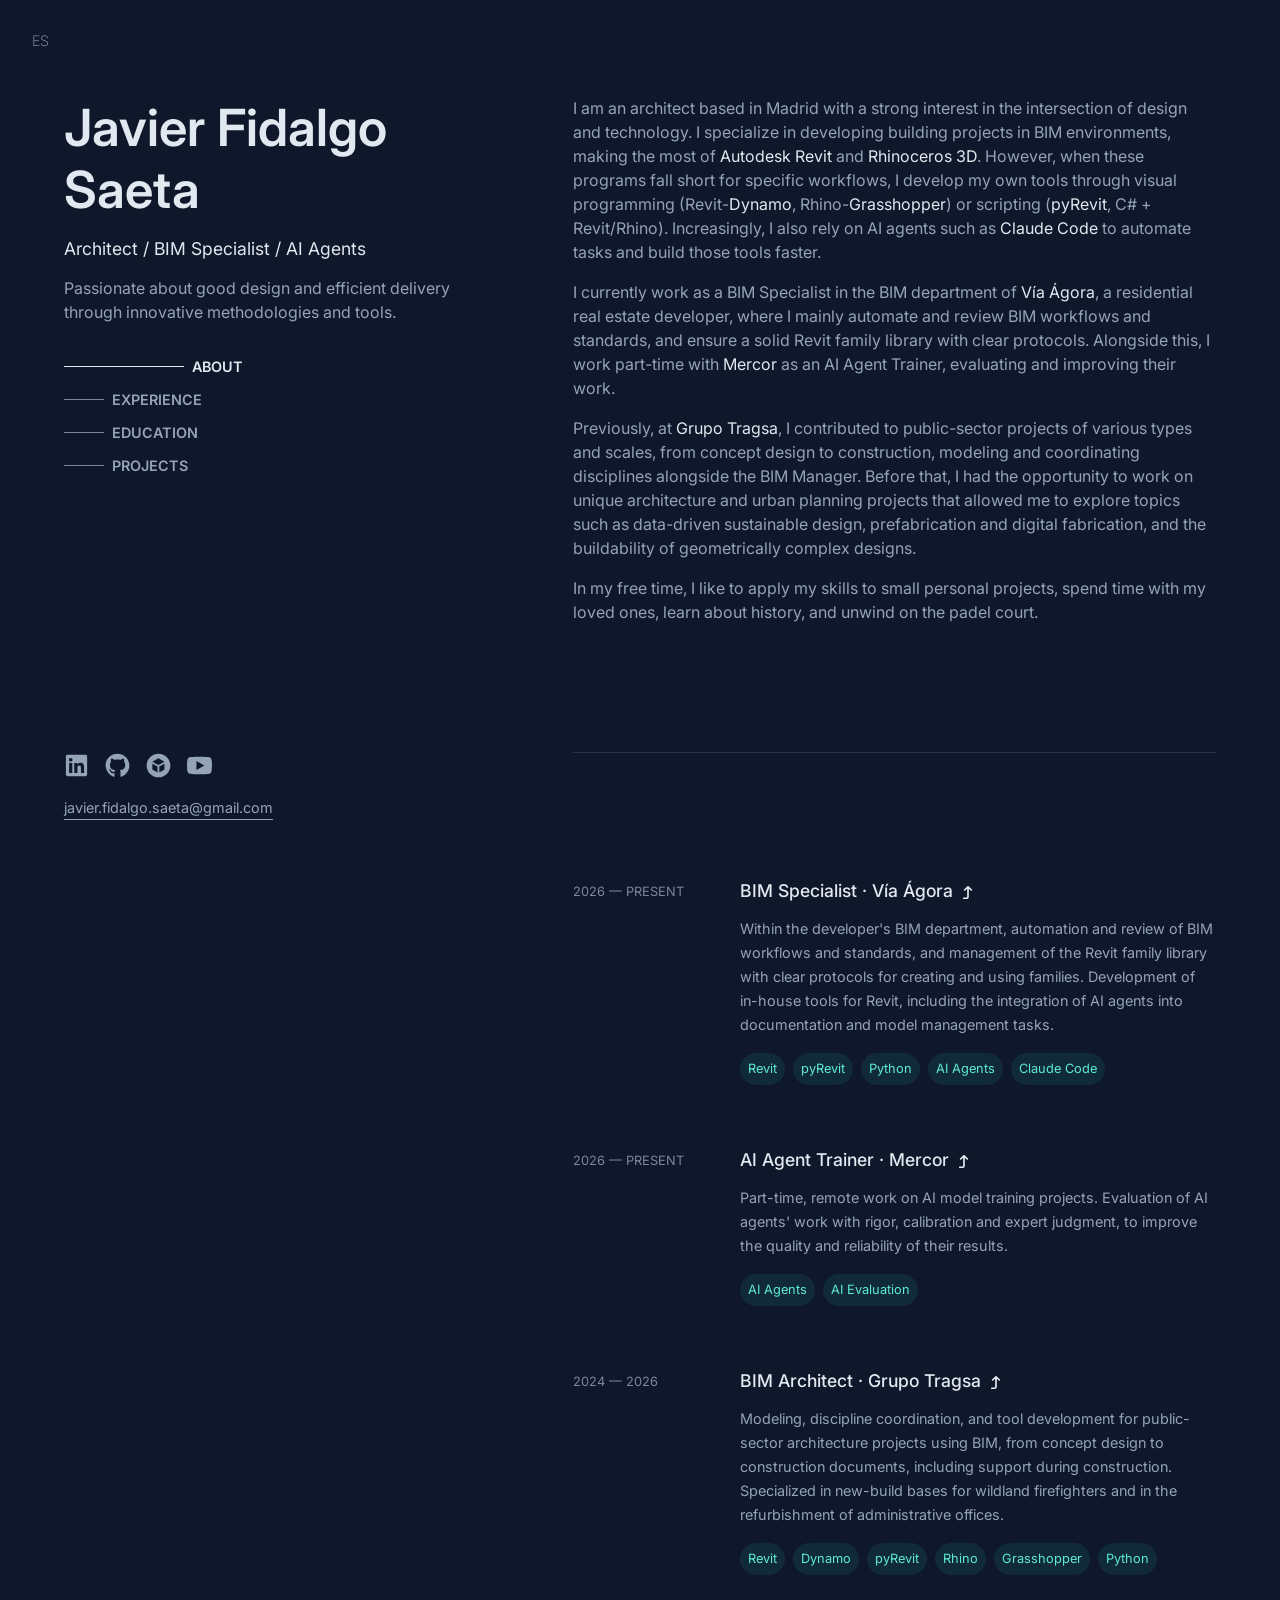
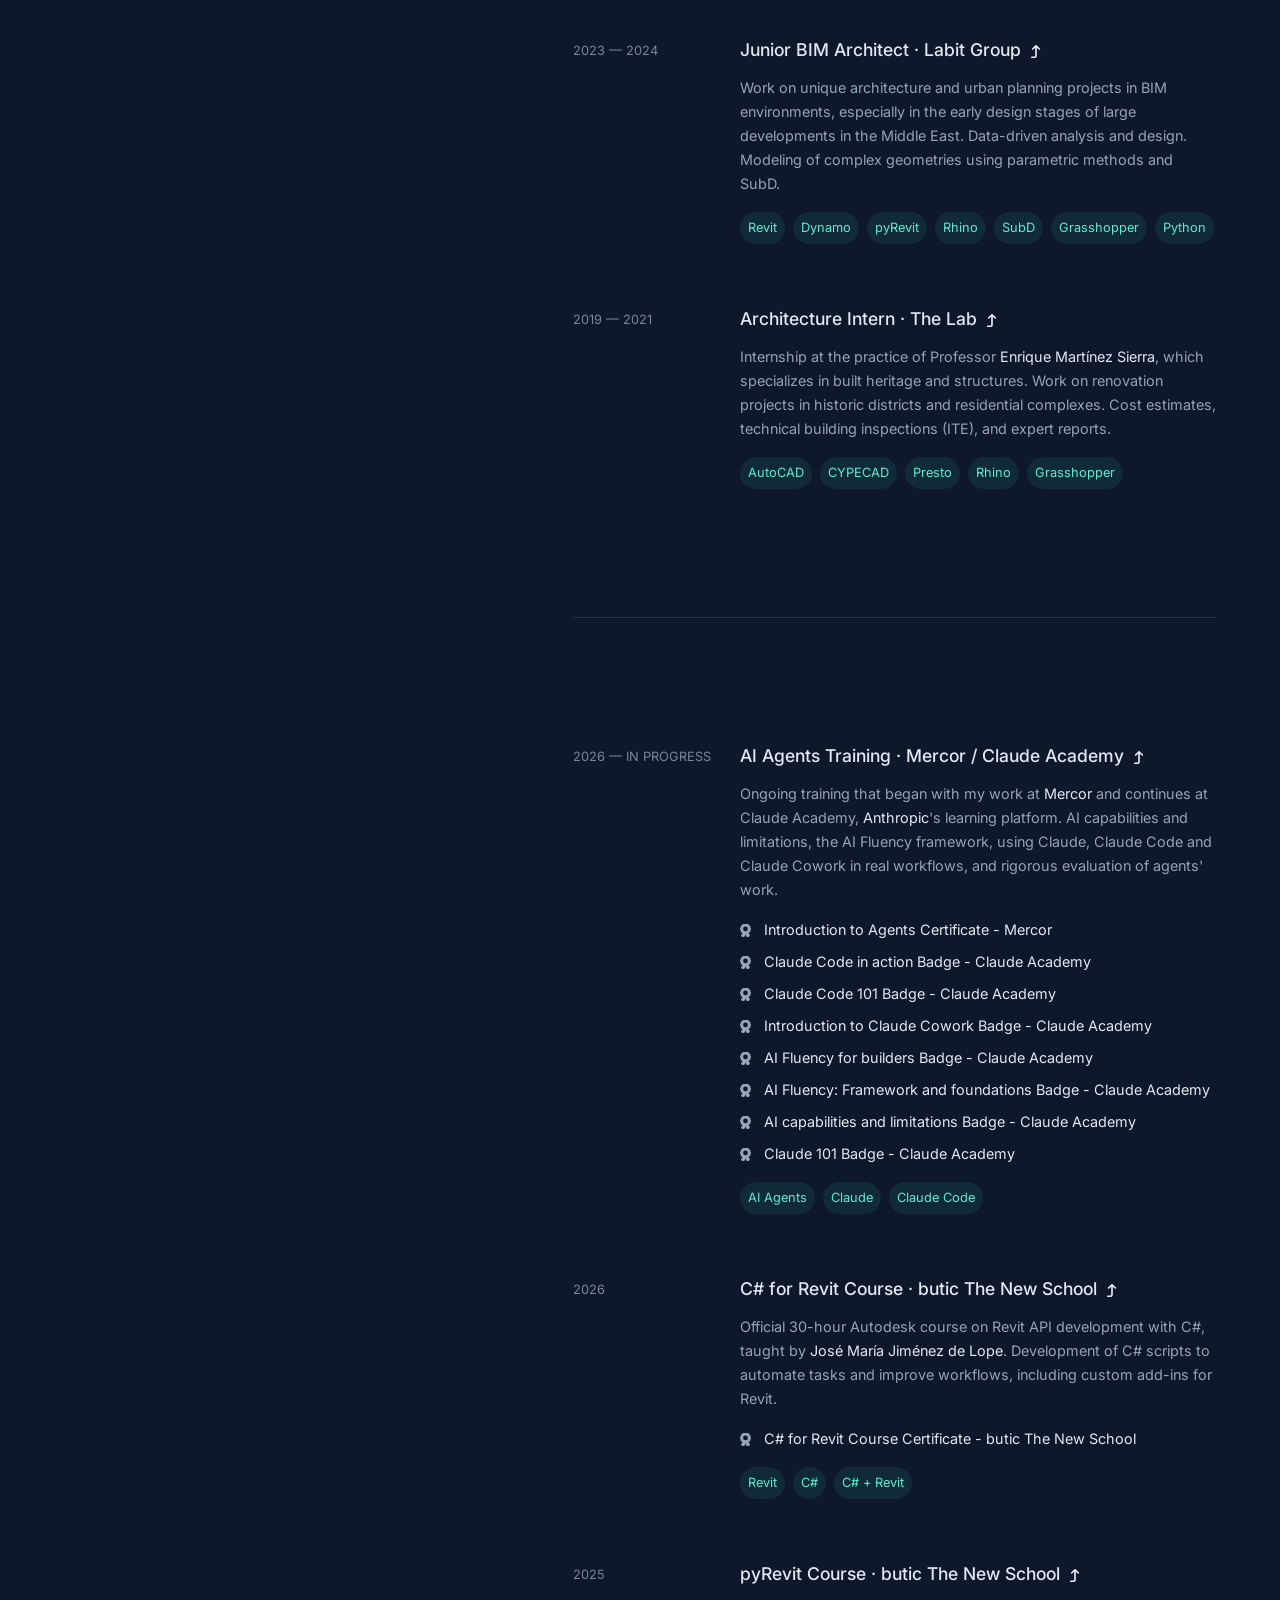
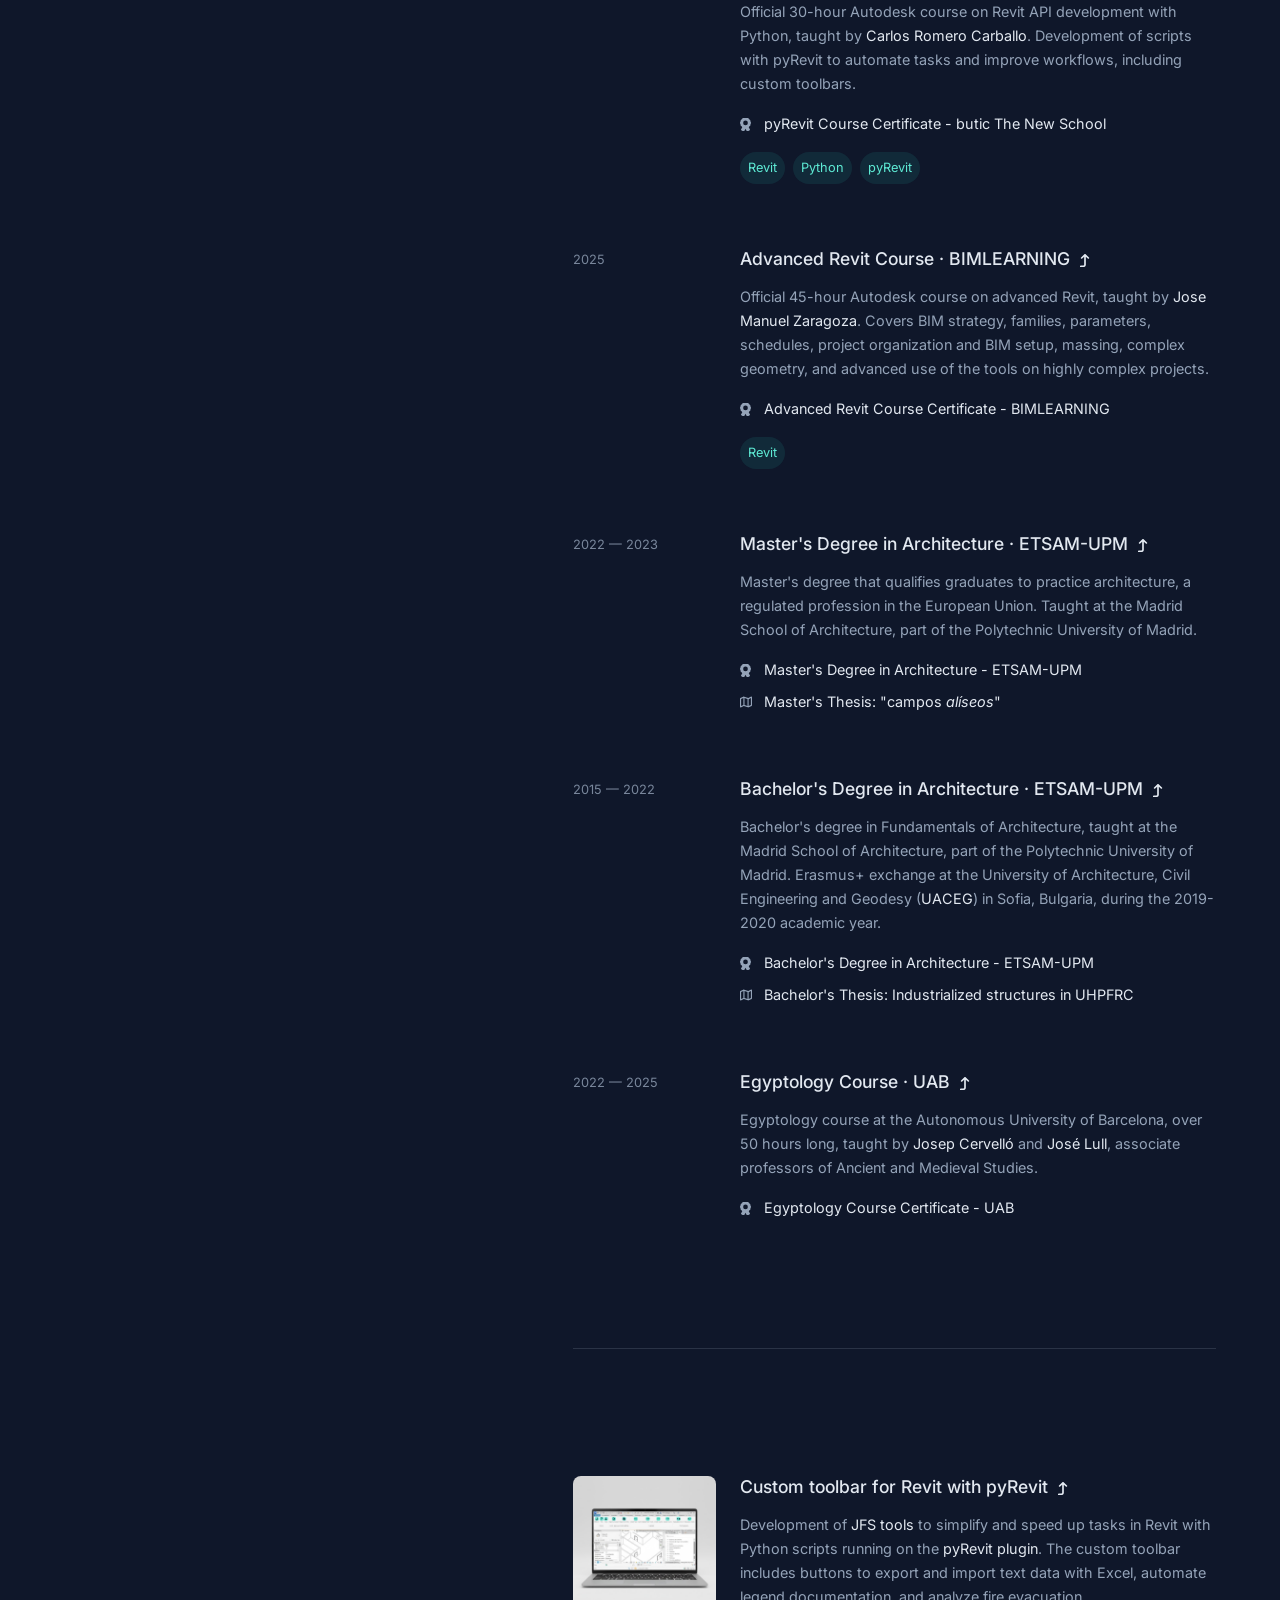
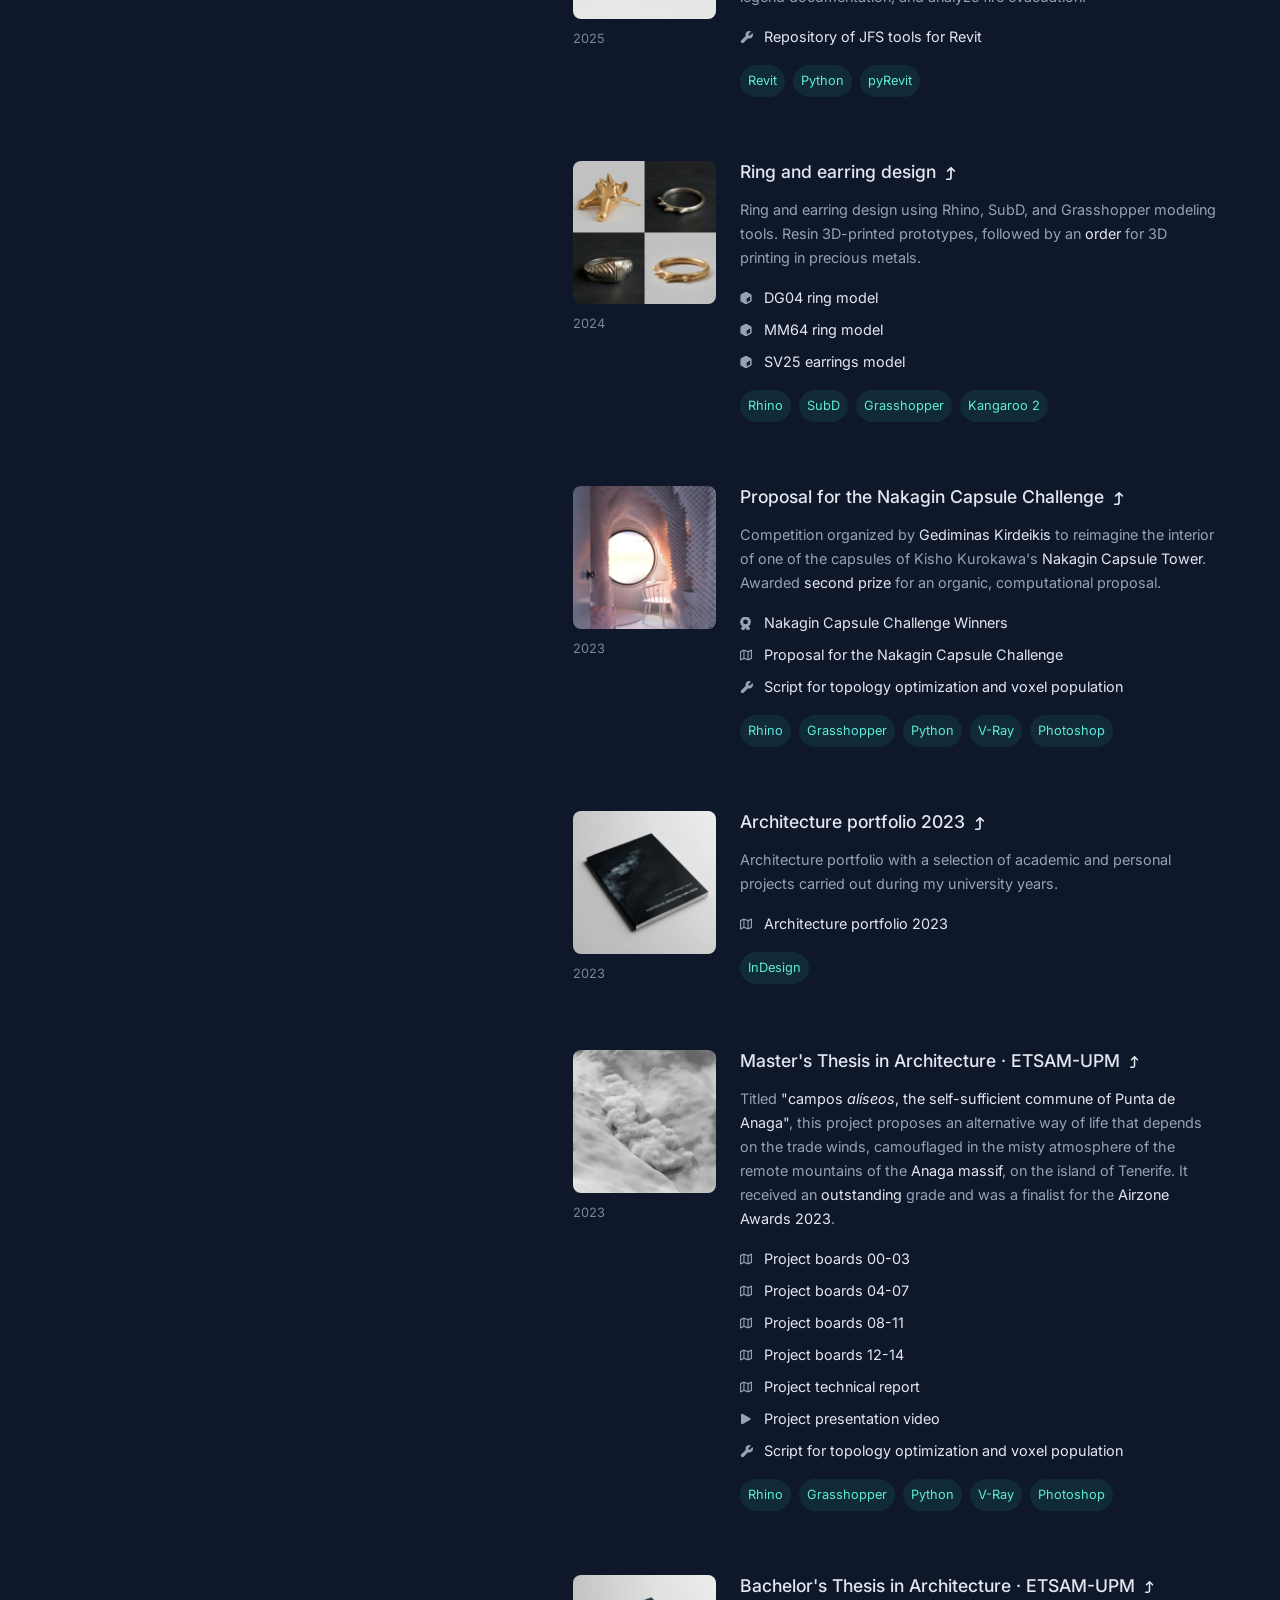
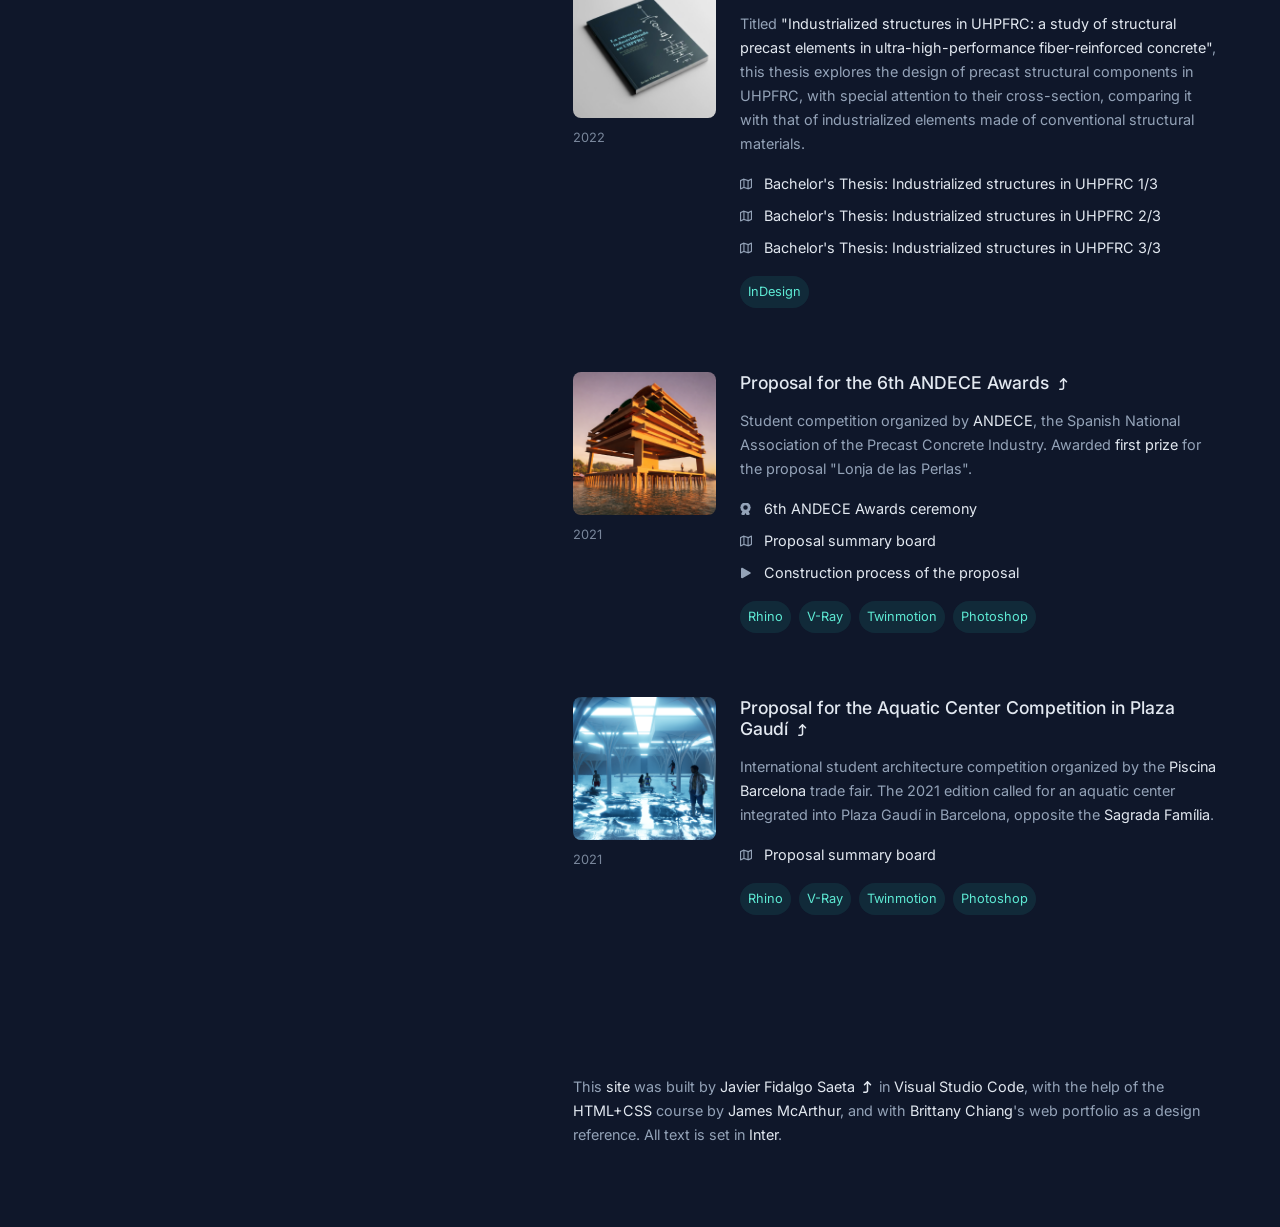
==== commit 5c6342a0: "Add current BIM role, Mercor work and AI agents training - Replace "Computational Designer" with "AI" ====
--- a/en/index.html
+++ b/en/index.html
@@ -13,12 +13,12 @@
     <link rel="alternate" hreflang="x-default" href="https://javierfidalgosaeta.com/">
     <meta name="theme-color" content="#0f172a">
 
-    <meta name="description" content="Portfolio of Javier Fidalgo Saeta, an architect in Madrid specializing in BIM and computational design with Revit, Rhino, Grasshopper and pyRevit.">
+    <meta name="description" content="Portfolio of Javier Fidalgo Saeta, an architect in Madrid specializing in BIM and in automating workflows with AI agents, Revit, pyRevit, Rhino and Grasshopper.">
 
     <!-- Preview card when the link is shared (LinkedIn, WhatsApp, X...) -->
     <meta property="og:type" content="website">
     <meta property="og:title" content="Javier Fidalgo Saeta · Architect and BIM Specialist">
-    <meta property="og:description" content="Portfolio of Javier Fidalgo Saeta, an architect in Madrid specializing in BIM and computational design with Revit, Rhino, Grasshopper and pyRevit.">
+    <meta property="og:description" content="Portfolio of Javier Fidalgo Saeta, an architect in Madrid specializing in BIM and in automating workflows with AI agents, Revit, pyRevit, Rhino and Grasshopper.">
     <meta property="og:image" content="https://javierfidalgosaeta.com/public/min-web.png">
     <meta property="og:image:width" content="1200">
     <meta property="og:image:height" content="630">
@@ -35,18 +35,18 @@
         "@type": "Person",
         "name": "Javier Fidalgo Saeta",
         "url": "https://javierfidalgosaeta.com/",
-        "jobTitle": "BIM Architect",
+        "jobTitle": "BIM Specialist",
         "worksFor": {
             "@type": "Organization",
-            "name": "Grupo Tragsa",
-            "url": "https://www.tragsa.es/"
+            "name": "Vía Ágora",
+            "url": "https://viaagora.com/"
         },
         "alumniOf": {
             "@type": "CollegeOrUniversity",
             "name": "Universidad Politécnica de Madrid",
             "url": "https://www.upm.es/"
         },
-        "knowsAbout": ["BIM", "Autodesk Revit", "Rhinoceros 3D", "Grasshopper", "Dynamo", "pyRevit", "Computational design"],
+        "knowsAbout": ["BIM", "Autodesk Revit", "Rhinoceros 3D", "Grasshopper", "Dynamo", "pyRevit", "Computational design", "AI agents", "Claude Code"],
         "sameAs": [
             "https://www.linkedin.com/in/javi-arch/",
             "https://github.com/javi-arch",
@@ -67,7 +67,7 @@
         <a href="#top-of-page">
             <h1>Javier Fidalgo Saeta</h1>
         </a>
-        <p class="subtitle">Architect / BIM Specialist / Computational Designer</p>
+        <p class="subtitle">Architect / BIM Specialist / AI Agents</p>
         <p>Passionate about good design and efficient delivery through innovative methodologies and tools.</p>
         <nav>
             <a class="anchor-text" href="#about">
@@ -110,13 +110,13 @@
             </div>
             <div class="about-contents">
                 <p>
-                    I am an architect based in Madrid with a strong interest in the intersection of design and technology. I specialize in developing building projects in BIM environments, making the most of <a target="_blank" class="anchor-text" href="https://www.autodesk.com/products/revit/">Autodesk Revit</a> and <a target="_blank" class="anchor-text" href="https://www.rhino3d.com/">Rhinoceros 3D</a>. However, when these programs fall short for specific workflows, I develop my own tools through visual programming (Revit-<a target="_blank" class="anchor-text" href="https://dynamobim.org/">Dynamo</a>, Rhino-<a target="_blank" class="anchor-text" href="https://www.grasshopper3d.com/">Grasshopper</a>) or scripting (<a target="_blank" class="anchor-text" href="https://pyrevitlabs.notion.site/">pyRevit</a>, C# + Revit/Rhino).
+                    I am an architect based in Madrid with a strong interest in the intersection of design and technology. I specialize in developing building projects in BIM environments, making the most of <a target="_blank" class="anchor-text" href="https://www.autodesk.com/products/revit/">Autodesk Revit</a> and <a target="_blank" class="anchor-text" href="https://www.rhino3d.com/">Rhinoceros 3D</a>. However, when these programs fall short for specific workflows, I develop my own tools through visual programming (Revit-<a target="_blank" class="anchor-text" href="https://dynamobim.org/">Dynamo</a>, Rhino-<a target="_blank" class="anchor-text" href="https://www.grasshopper3d.com/">Grasshopper</a>) or scripting (<a target="_blank" class="anchor-text" href="https://pyrevitlabs.notion.site/">pyRevit</a>, C# + Revit/Rhino). Increasingly, I also rely on AI agents such as <a target="_blank" class="anchor-text" href="https://claude.com/product/claude-code">Claude Code</a> to automate tasks and build those tools faster.
                 </p>
                 <p>
-                    I currently work as a BIM Architect in the Engineering and Building Department of Tragsatec, <a target="_blank" class="anchor-text" href="https://www.tragsa.es/">Grupo Tragsa</a>, where I contribute to public-sector projects of various types and scales, from concept design to construction, with a leading role alongside the BIM Manager in modeling and discipline coordination.
+                    I currently work as a BIM Specialist in the BIM department of <a target="_blank" class="anchor-text" href="https://viaagora.com/">Vía Ágora</a>, a residential real estate developer, where I mainly automate and review BIM workflows and standards, and ensure a solid Revit family library with clear protocols. Alongside this, I work part-time with <a target="_blank" class="anchor-text" href="https://www.mercor.com/">Mercor</a> as an AI Agent Trainer, evaluating and improving their work.
                 </p>
                 <p>
-                    In the past, I have had the opportunity to work on unique architecture and urban planning projects that allowed me to explore topics such as data-driven sustainable design, prefabrication and digital fabrication, and the buildability of geometrically complex designs.
+                    Previously, at <a target="_blank" class="anchor-text" href="https://www.tragsa.es/">Grupo Tragsa</a>, I contributed to public-sector projects of various types and scales, from concept design to construction, modeling and coordinating disciplines alongside the BIM Manager. Before that, I had the opportunity to work on unique architecture and urban planning projects that allowed me to explore topics such as data-driven sustainable design, prefabrication and digital fabrication, and the buildability of geometrically complex designs.
                 </p>
                 <p>
                     In my free time, I like to apply my skills to small personal projects, spend time with my <a target="_blank" class="anchor-text-secret" href="../public/img-loved-ones.jpg" tabindex="-1">loved ones</a>, learn about history, and unwind on the padel court.
@@ -130,7 +130,64 @@
             <div class="contents">
                 <div class="card">
                     <div class="card-column1">
-                        <p class="tenure">2024 — present</p>
+                        <p class="tenure">2026 — present</p>
+                    </div>
+                    <div class="card-column2">
+                        <a target="_blank" href="https://viaagora.com/">
+                            <h3 class="anchor-text card-header">
+                                BIM Specialist · Vía
+                                <span class="no-break">Ágora <i class="fa-solid fa-arrow-turn-up"></i></span>
+                            </h3>
+                        </a>
+                        <p>
+                            Within the developer's BIM department, automation and review of BIM workflows and standards, and management of the Revit family library with clear protocols for creating and using families. Development of in-house tools for Revit, including the integration of AI agents into documentation and model management tasks.
+                        </p>
+                        <div class="tag-container">
+                            <div class="tag">
+                                <p>Revit</p>
+                            </div>
+                            <div class="tag">
+                                <p>pyRevit</p>
+                            </div>
+                            <div class="tag">
+                                <p>Python</p>
+                            </div>
+                            <div class="tag">
+                                <p>AI Agents</p>
+                            </div>
+                            <div class="tag">
+                                <p>Claude Code</p>
+                            </div>
+                        </div>
+                    </div>
+                </div>
+                <div class="card">
+                    <div class="card-column1">
+                        <p class="tenure">2026 — present</p>
+                    </div>
+                    <div class="card-column2">
+                        <a target="_blank" href="https://www.mercor.com/">
+                            <h3 class="anchor-text card-header">
+                                AI Agent Trainer ·
+                                <span class="no-break">Mercor <i class="fa-solid fa-arrow-turn-up"></i></span>
+                            </h3>
+                        </a>
+                        <p>
+                            Part-time, remote work on AI model training projects. Evaluation of AI agents' work with rigor, calibration and expert judgment, to improve the quality and reliability of their results.
+                        </p>
+                        <div class="tag-container">
+                            <div class="tag">
+                                <p>AI Agents</p>
+                            </div>
+                            <div class="tag">
+                                <p>AI Evaluation</p>
+                            </div>
+                        </div>
+                    </div>
+                </div>
+                <div class="card">
+                    <div class="card-column1">
+                        <p class="tenure">2024 — 2026</p>
                     </div>
                     <div class="card-column2">
                         <a target="_blank" href="https://www.tragsa.es/">
@@ -244,6 +301,83 @@
                 <h2>Education</h2>
             </div>
             <div class="contents">
+                <div class="card">
+                    <div class="card-column1">
+                        <p class="tenure">2026 — in progress</p>
+                    </div>
+                    <div class="card-column2">
+                        <a target="_blank" href="https://academy.claude.com/">
+                            <h3 class="anchor-text card-header">
+                                AI Agents Training · Mercor / Claude
+                                <span class="no-break">Academy <i class="fa-solid fa-arrow-turn-up"></i></span>
+                            </h3>
+                        </a>
+                        <p>
+                            Ongoing training that began with my work at <a target="_blank" class="anchor-text" href="https://www.mercor.com/">Mercor</a> and continues at Claude Academy, <a target="_blank" class="anchor-text" href="https://www.anthropic.com/">Anthropic</a>'s learning platform. AI capabilities and limitations, the AI Fluency framework, using Claude, Claude Code and Claude Cowork in real workflows, and rigorous evaluation of agents' work.
+                        </p>
+                        <div class="card-links-container">
+                            <a target="_blank" href="https://work.mercor.com/learn/verify/MRC-2026-VM6ZAVEV" class="anchor-text card-link">
+                                <p>
+                                    <i class="fa-solid fa-award"></i>
+                                    Introduction to Agents Certificate - Mercor
+                                </p>
+                            </a>
+                            <a target="_blank" href="https://academy.claude.com/verify/140c3d8c6f1a5ce39dcb01d771466b4f" class="anchor-text card-link">
+                                <p>
+                                    <i class="fa-solid fa-award"></i>
+                                    Claude Code in action Badge - Claude Academy
+                                </p>
+                            </a>
+                            <a target="_blank" href="https://academy.claude.com/verify/5ae622ba9cbad276b8bd72847620ed86" class="anchor-text card-link">
+                                <p>
+                                    <i class="fa-solid fa-award"></i>
+                                    Claude Code 101 Badge - Claude Academy
+                                </p>
+                            </a>
+                            <a target="_blank" href="https://academy.claude.com/verify/8aba2edbcdf05d211b1cc316e697be46" class="anchor-text card-link">
+                                <p>
+                                    <i class="fa-solid fa-award"></i>
+                                    Introduction to Claude Cowork Badge - Claude Academy
+                                </p>
+                            </a>
+                            <a target="_blank" href="https://academy.claude.com/verify/99a8b2d089eeb60f8a5aa37586ea1fea" class="anchor-text card-link">
+                                <p>
+                                    <i class="fa-solid fa-award"></i>
+                                    AI Fluency for builders Badge - Claude Academy
+                                </p>
+                            </a>
+                            <a target="_blank" href="https://academy.claude.com/verify/33bd0060ce7c7a1c591479f32f5df9ba" class="anchor-text card-link">
+                                <p>
+                                    <i class="fa-solid fa-award"></i>
+                                    AI Fluency: Framework and foundations Badge - Claude Academy
+                                </p>
+                            </a>
+                            <a target="_blank" href="https://academy.claude.com/verify/6ad404231ce9afd317bfb48b342ce1a7" class="anchor-text card-link">
+                                <p>
+                                    <i class="fa-solid fa-award"></i>
+                                    AI capabilities and limitations Badge - Claude Academy
+                                </p>
+                            </a>
+                            <a target="_blank" href="https://academy.claude.com/verify/e960bc56948124d6249cb2278306a629" class="anchor-text card-link">
+                                <p>
+                                    <i class="fa-solid fa-award"></i>
+                                    Claude 101 Badge - Claude Academy
+                                </p>
+                            </a>
+                        </div>
+                        <div class="tag-container">
+                            <div class="tag">
+                                <p>AI Agents</p>
+                            </div>
+                            <div class="tag">
+                                <p>Claude</p>
+                            </div>
+                            <div class="tag">
+                                <p>Claude Code</p>
+                            </div>
+                        </div>
+                    </div>
+                </div>
                 <div class="card">
                     <div class="card-column1">
                         <p class="tenure">2026</p>
--- a/styles.css
+++ b/styles.css
@@ -4,6 +4,7 @@
     --accent-color: #5eead4;
     --highlight-color: #e2e8f0;
     --accent-background:rgba(45, 212, 191, 0.1);
+    --divider-color: rgba(148, 163, 184, 0.2);
 }
 
 /* Smooth scrolling only for visitors who have not asked for reduced motion */
@@ -155,9 +156,10 @@
 
 
 main {
-    display: flex;
-    flex-direction: column;
-    gap: 10rem;
+    --section-gap: 10rem;
+    display: flex;
+    flex-direction: column;
+    gap: var(--section-gap);
 }
 
 section {
@@ -165,6 +167,21 @@
     flex-direction: column;
     gap: 2.5rem;
     scroll-margin-top: 6rem;
+}
+
+/* Subtle divider halfway through the gap between two sections */
+section + section {
+    position: relative;
+}
+
+section + section::before {
+    content: "";
+    position: absolute;
+    top: calc(var(--section-gap) / -2);
+    left: 0;
+    right: 0;
+    height: 1px;
+    background-color: var(--divider-color);
 }
 
 section h2 {
@@ -469,7 +486,7 @@
         width: 100%;
         padding-top: 6rem;
         margin-right: auto;
-        gap: 16rem;
+        --section-gap: 16rem;
     }
 
     nav {
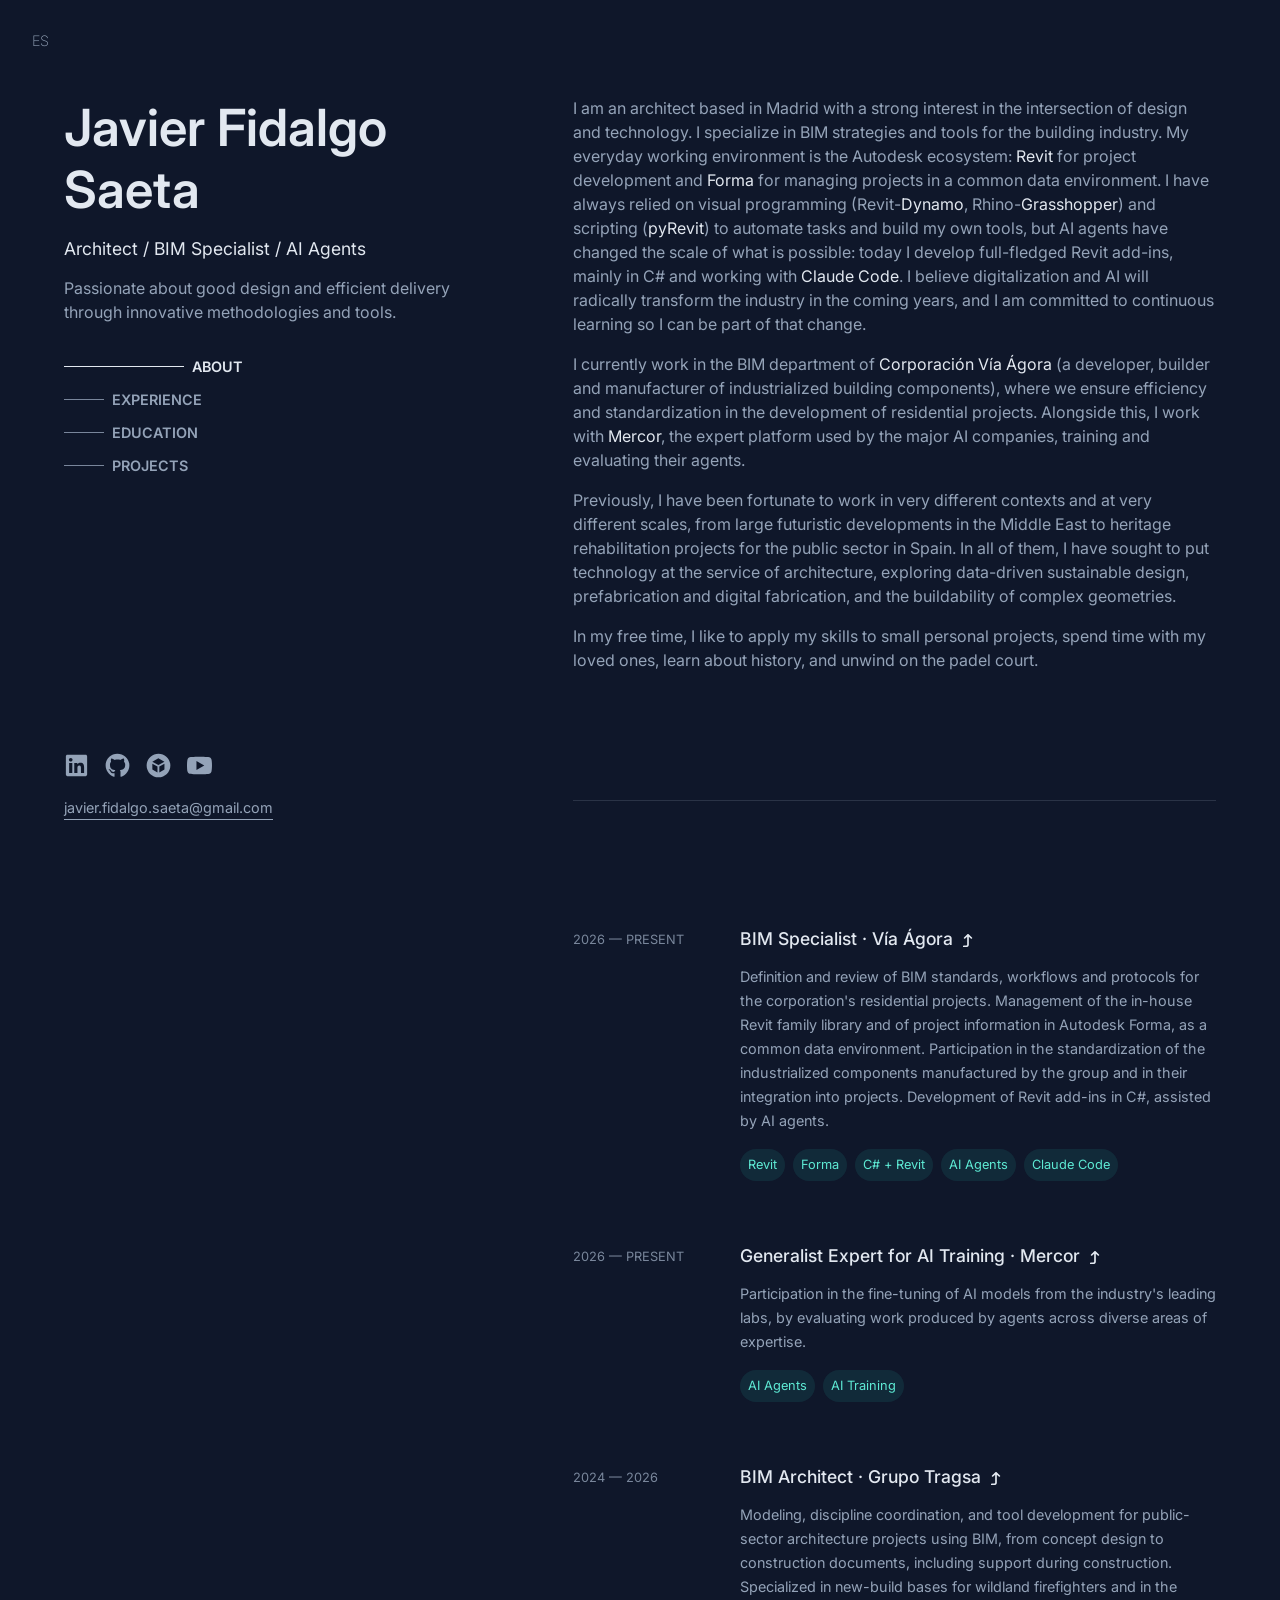
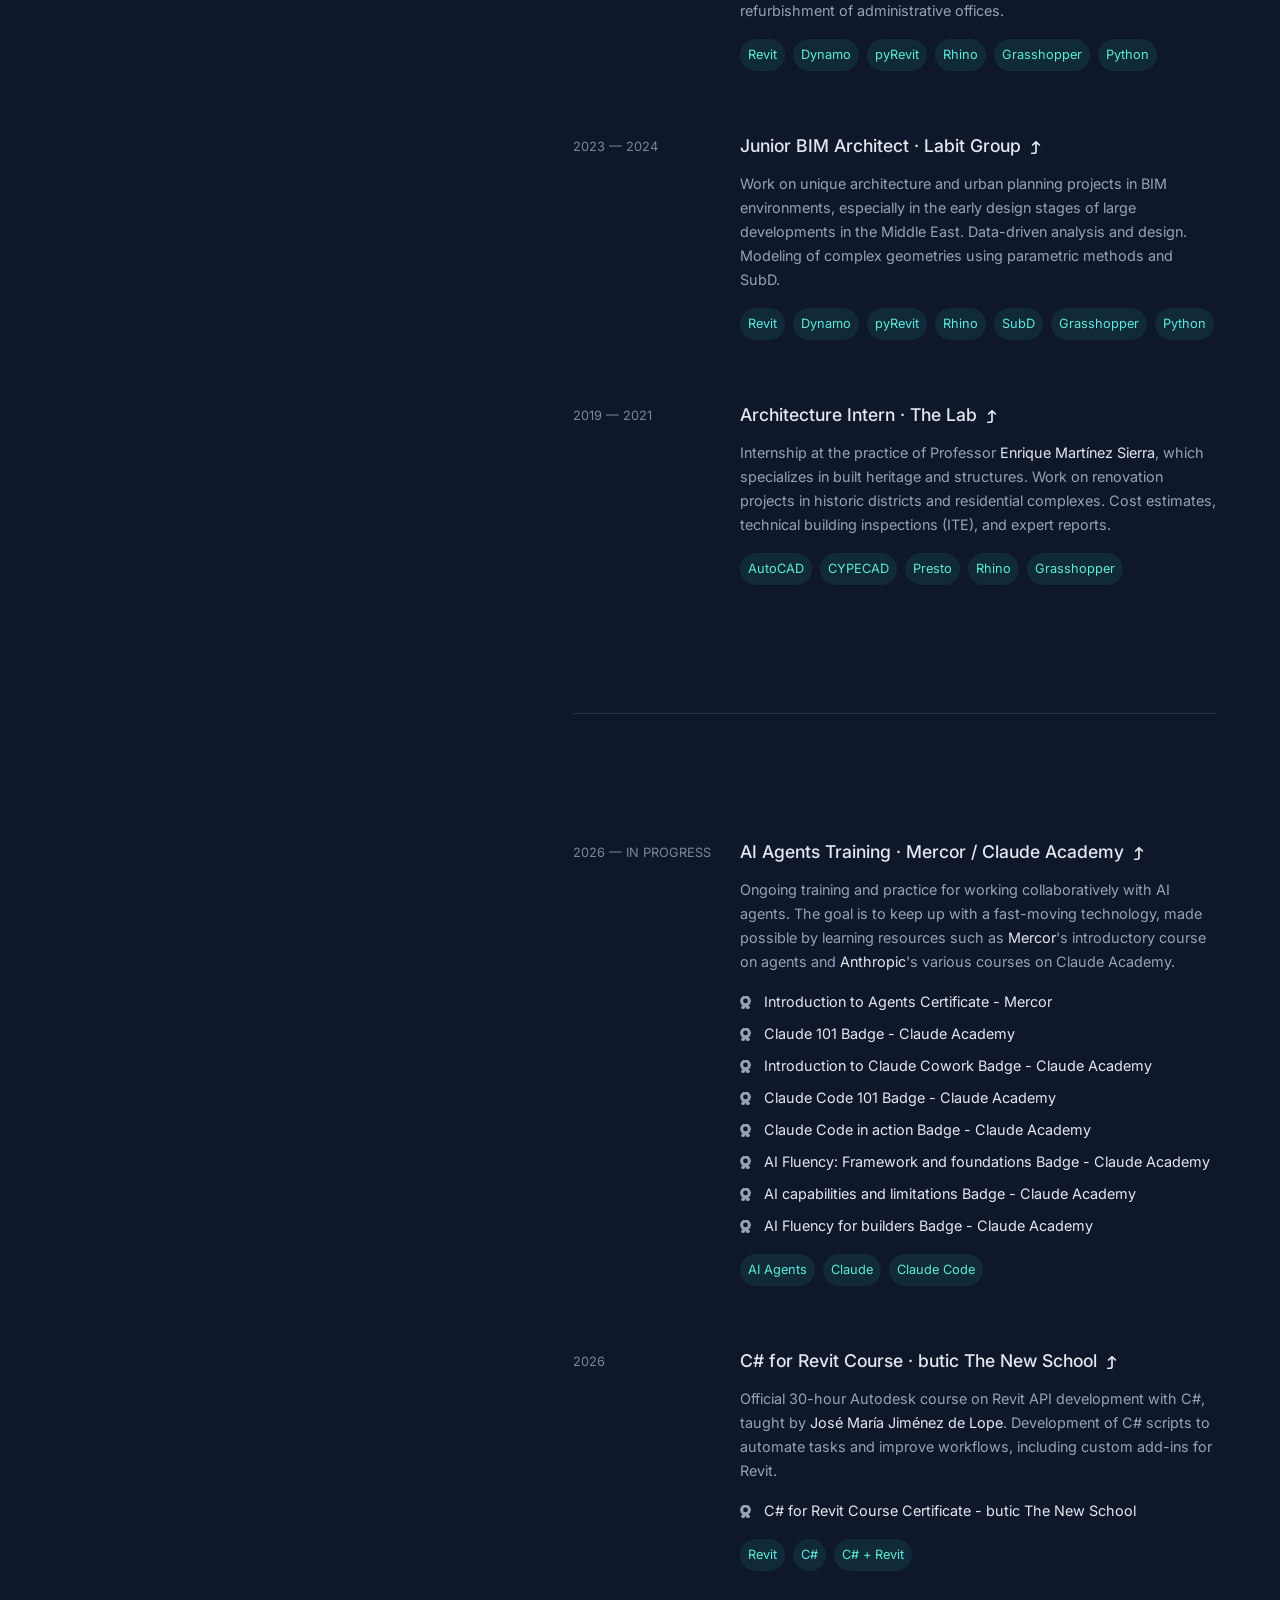
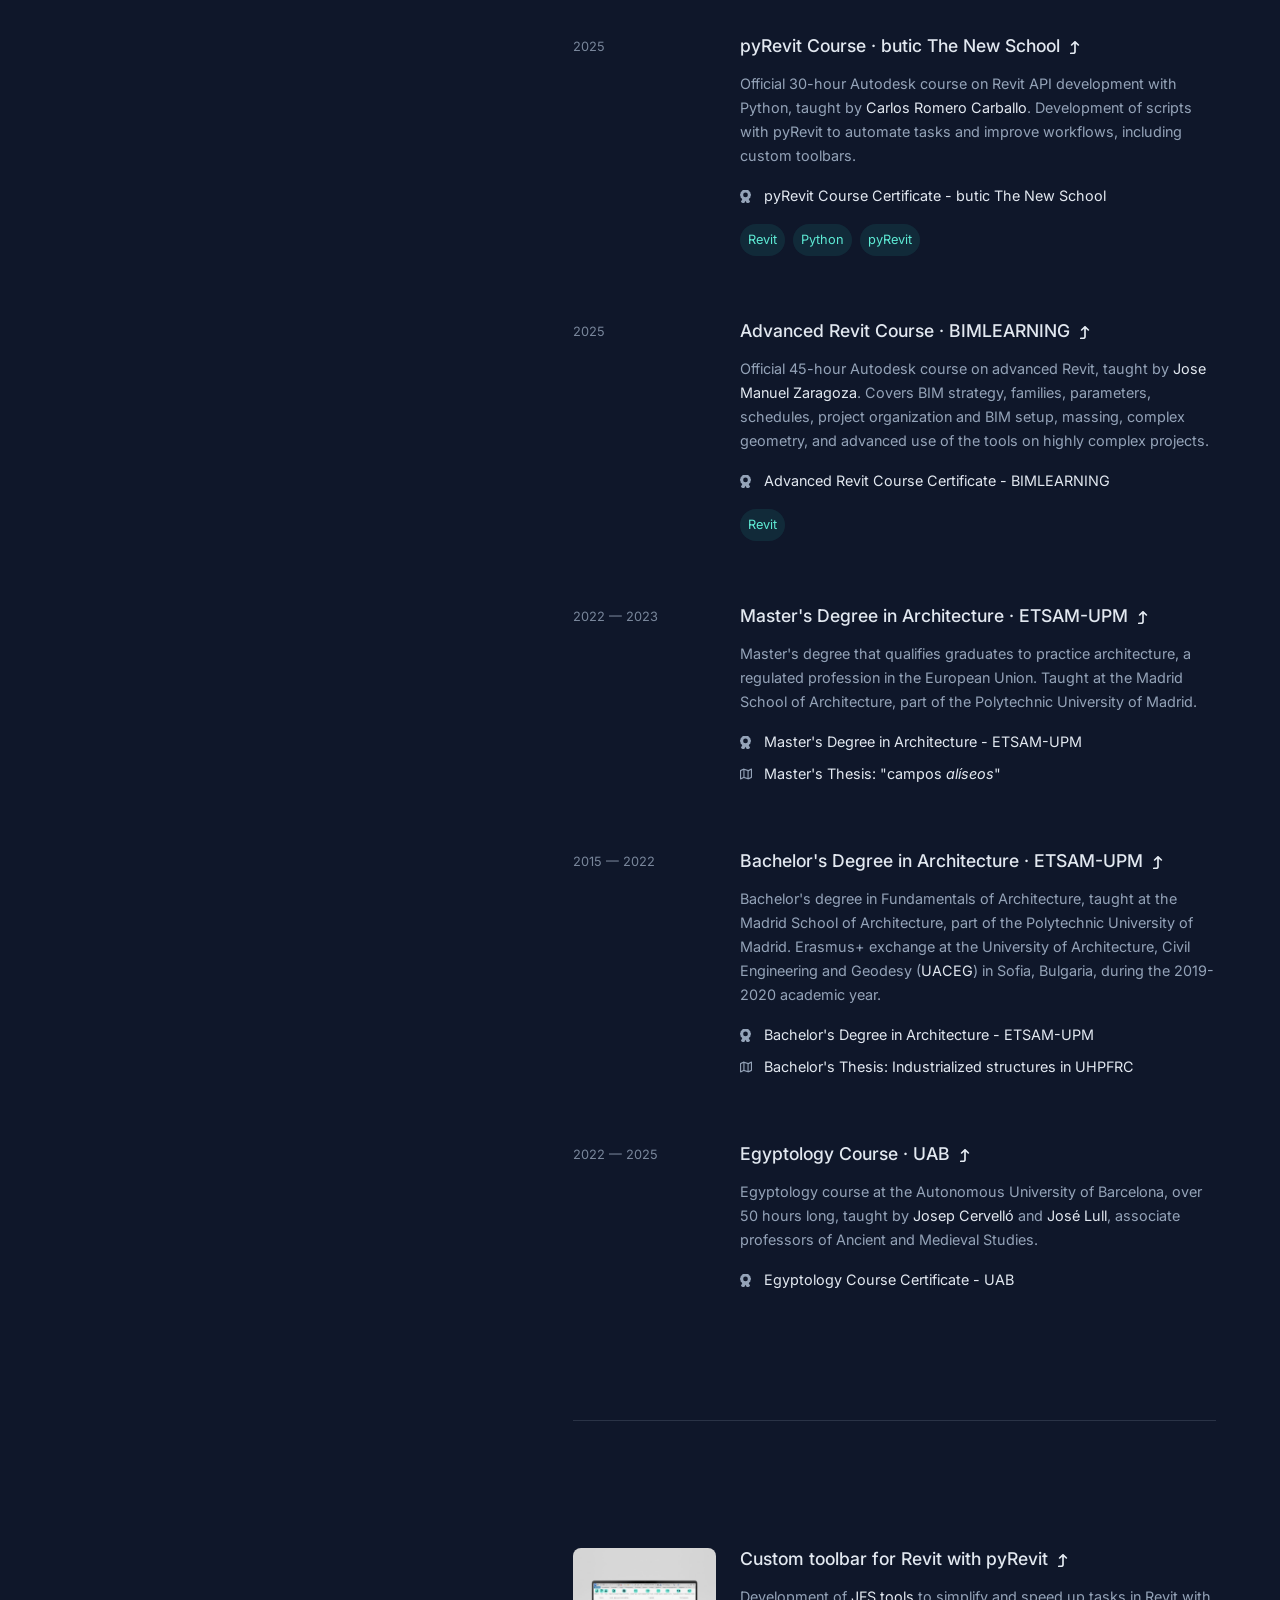
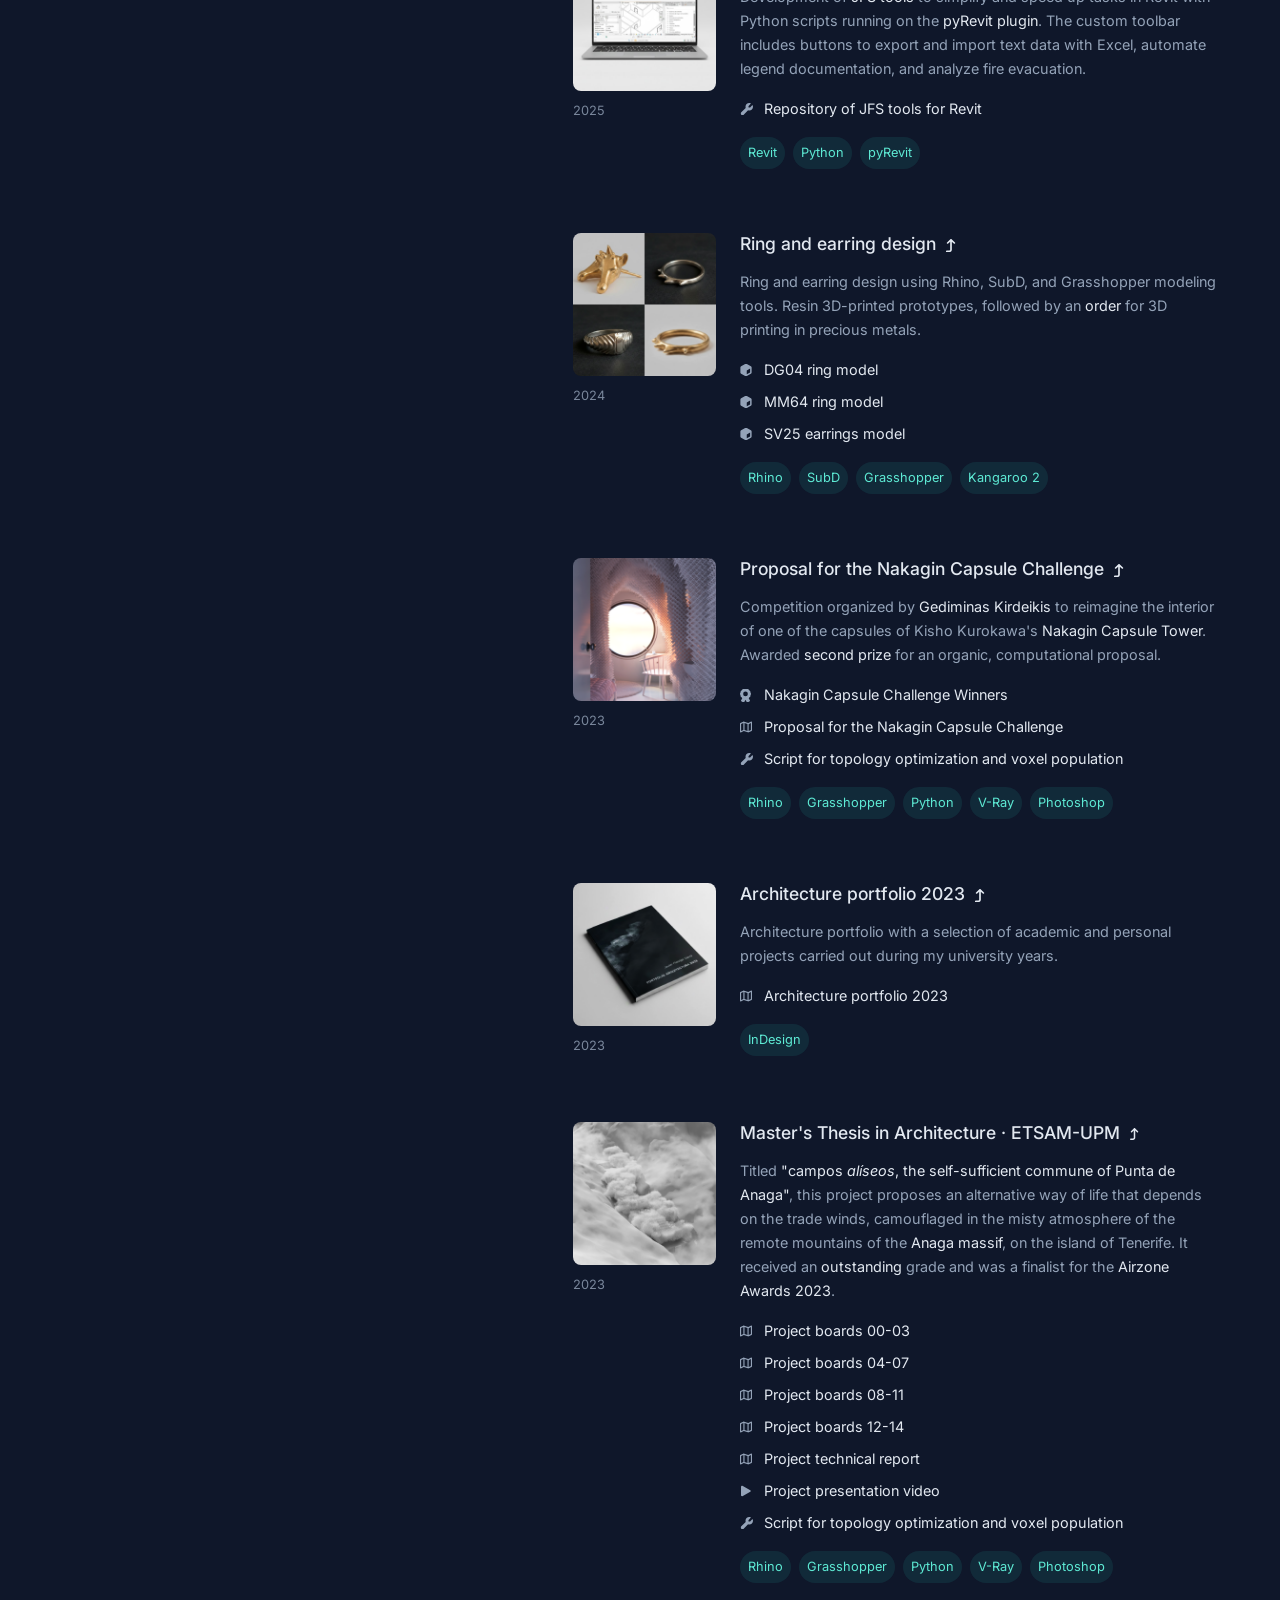
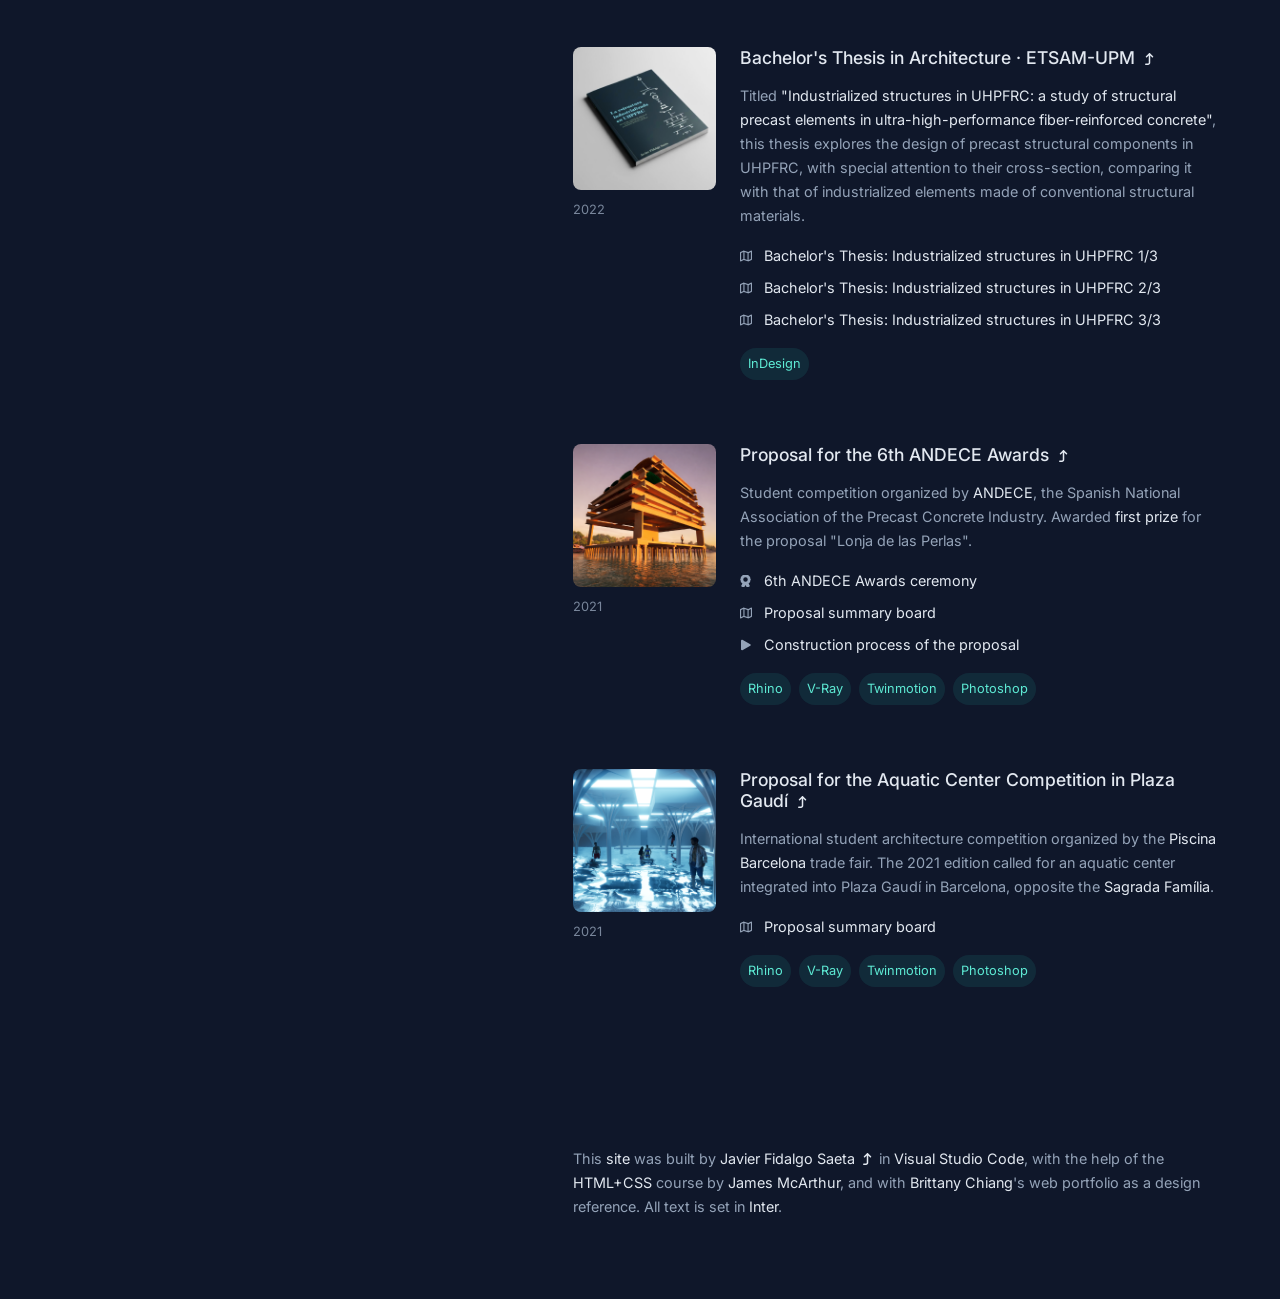
==== commit 831688ff: "Rewrite the About text and the Vía Ágora, Mercor and AI training cards - Rewrite About around BIM st" ====
--- a/en/index.html
+++ b/en/index.html
@@ -46,7 +46,7 @@
             "name": "Universidad Politécnica de Madrid",
             "url": "https://www.upm.es/"
         },
-        "knowsAbout": ["BIM", "Autodesk Revit", "Rhinoceros 3D", "Grasshopper", "Dynamo", "pyRevit", "Computational design", "AI agents", "Claude Code"],
+        "knowsAbout": ["BIM", "Autodesk Revit", "Autodesk Forma", "Rhinoceros 3D", "Grasshopper", "Dynamo", "pyRevit", "Computational design", "AI agents", "Claude Code"],
         "sameAs": [
             "https://www.linkedin.com/in/javi-arch/",
             "https://github.com/javi-arch",
@@ -67,7 +67,7 @@
         <a href="#top-of-page">
             <h1>Javier Fidalgo Saeta</h1>
         </a>
-        <p class="subtitle">Architect / BIM Specialist / AI Agents</p>
+        <p class="subtitle">Architect / BIM Specialist / <span class="no-break">AI Agents</span></p>
         <p>Passionate about good design and efficient delivery through innovative methodologies and tools.</p>
         <nav>
             <a class="anchor-text" href="#about">
@@ -110,13 +110,13 @@
             </div>
             <div class="about-contents">
                 <p>
-                    I am an architect based in Madrid with a strong interest in the intersection of design and technology. I specialize in developing building projects in BIM environments, making the most of <a target="_blank" class="anchor-text" href="https://www.autodesk.com/products/revit/">Autodesk Revit</a> and <a target="_blank" class="anchor-text" href="https://www.rhino3d.com/">Rhinoceros 3D</a>. However, when these programs fall short for specific workflows, I develop my own tools through visual programming (Revit-<a target="_blank" class="anchor-text" href="https://dynamobim.org/">Dynamo</a>, Rhino-<a target="_blank" class="anchor-text" href="https://www.grasshopper3d.com/">Grasshopper</a>) or scripting (<a target="_blank" class="anchor-text" href="https://pyrevitlabs.notion.site/">pyRevit</a>, C# + Revit/Rhino). Increasingly, I also rely on AI agents such as <a target="_blank" class="anchor-text" href="https://claude.com/product/claude-code">Claude Code</a> to automate tasks and build those tools faster.
+                    I am an architect based in Madrid with a strong interest in the intersection of design and technology. I specialize in BIM strategies and tools for the building industry. My everyday working environment is the Autodesk ecosystem: <a target="_blank" class="anchor-text" href="https://www.autodesk.com/products/revit/">Revit</a> for project development and <a target="_blank" class="anchor-text" href="https://www.autodesk.com/products/autodesk-docs/overview">Forma</a> for managing projects in a common data environment. I have always relied on visual programming (Revit-<a target="_blank" class="anchor-text" href="https://dynamobim.org/">Dynamo</a>, Rhino-<a target="_blank" class="anchor-text" href="https://www.grasshopper3d.com/">Grasshopper</a>) and scripting (<a target="_blank" class="anchor-text" href="https://pyrevitlabs.notion.site/">pyRevit</a>) to automate tasks and build my own tools, but AI agents have changed the scale of what is possible: today I develop full-fledged Revit add-ins, mainly in C# and working with <a target="_blank" class="anchor-text" href="https://claude.com/product/claude-code">Claude Code</a>. I believe digitalization and AI will radically transform the industry in the coming years, and I am committed to continuous learning so I can be part of that change.
                 </p>
                 <p>
-                    I currently work as a BIM Specialist in the BIM department of <a target="_blank" class="anchor-text" href="https://viaagora.com/">Vía Ágora</a>, a residential real estate developer, where I mainly automate and review BIM workflows and standards, and ensure a solid Revit family library with clear protocols. Alongside this, I work part-time with <a target="_blank" class="anchor-text" href="https://www.mercor.com/">Mercor</a> as an AI Agent Trainer, evaluating and improving their work.
+                    I currently work in the BIM department of <a target="_blank" class="anchor-text" href="https://viaagora.com/">Corporación Vía Ágora</a> (a developer, builder and manufacturer of industrialized building components), where we ensure efficiency and standardization in the development of residential projects. Alongside this, I work with <a target="_blank" class="anchor-text" href="https://www.mercor.com/">Mercor</a>, the expert platform used by the major AI companies, training and evaluating their agents.
                 </p>
                 <p>
-                    Previously, at <a target="_blank" class="anchor-text" href="https://www.tragsa.es/">Grupo Tragsa</a>, I contributed to public-sector projects of various types and scales, from concept design to construction, modeling and coordinating disciplines alongside the BIM Manager. Before that, I had the opportunity to work on unique architecture and urban planning projects that allowed me to explore topics such as data-driven sustainable design, prefabrication and digital fabrication, and the buildability of geometrically complex designs.
+                    Previously, I have been fortunate to work in very different contexts and at very different scales, from large futuristic developments in the Middle East to heritage rehabilitation projects for the public sector in Spain. In all of them, I have sought to put technology at the service of architecture, exploring data-driven sustainable design, prefabrication and digital fabrication, and the buildability of complex geometries.
                 </p>
                 <p>
                     In my free time, I like to apply my skills to small personal projects, spend time with my <a target="_blank" class="anchor-text-secret" href="../public/img-loved-ones.jpg" tabindex="-1">loved ones</a>, learn about history, and unwind on the padel court.
@@ -140,17 +140,17 @@
                             </h3>
                         </a>
                         <p>
-                            Within the developer's BIM department, automation and review of BIM workflows and standards, and management of the Revit family library with clear protocols for creating and using families. Development of in-house tools for Revit, including the integration of AI agents into documentation and model management tasks.
+                            Definition and review of BIM standards, workflows and protocols for the corporation's residential projects. Management of the in-house Revit family library and of project information in Autodesk Forma, as a common data environment. Participation in the standardization of the industrialized components manufactured by the group and in their integration into projects. Development of Revit add-ins in C#, assisted by AI agents.
                         </p>
                         <div class="tag-container">
                             <div class="tag">
                                 <p>Revit</p>
                             </div>
                             <div class="tag">
-                                <p>pyRevit</p>
-                            </div>
-                            <div class="tag">
-                                <p>Python</p>
+                                <p>Forma</p>
+                            </div>
+                            <div class="tag">
+                                <p>C# + Revit</p>
                             </div>
                             <div class="tag">
                                 <p>AI Agents</p>
@@ -168,19 +168,19 @@
                     <div class="card-column2">
                         <a target="_blank" href="https://www.mercor.com/">
                             <h3 class="anchor-text card-header">
-                                AI Agent Trainer ·
+                                Generalist Expert for AI Training ·
                                 <span class="no-break">Mercor <i class="fa-solid fa-arrow-turn-up"></i></span>
                             </h3>
                         </a>
                         <p>
-                            Part-time, remote work on AI model training projects. Evaluation of AI agents' work with rigor, calibration and expert judgment, to improve the quality and reliability of their results.
+                            Participation in the fine-tuning of AI models from the industry's leading labs, by evaluating work produced by agents across diverse areas of expertise.
                         </p>
                         <div class="tag-container">
                             <div class="tag">
                                 <p>AI Agents</p>
                             </div>
                             <div class="tag">
-                                <p>AI Evaluation</p>
+                                <p>AI Training</p>
                             </div>
                         </div>
                     </div>
@@ -313,7 +313,7 @@
                             </h3>
                         </a>
                         <p>
-                            Ongoing training that began with my work at <a target="_blank" class="anchor-text" href="https://www.mercor.com/">Mercor</a> and continues at Claude Academy, <a target="_blank" class="anchor-text" href="https://www.anthropic.com/">Anthropic</a>'s learning platform. AI capabilities and limitations, the AI Fluency framework, using Claude, Claude Code and Claude Cowork in real workflows, and rigorous evaluation of agents' work.
+                            Ongoing training and practice for working collaboratively with AI agents. The goal is to keep up with a fast-moving technology, made possible by learning resources such as <a target="_blank" class="anchor-text" href="https://www.mercor.com/">Mercor</a>'s introductory course on agents and <a target="_blank" class="anchor-text" href="https://www.anthropic.com/">Anthropic</a>'s various courses on Claude Academy.
                         </p>
                         <div class="card-links-container">
                             <a target="_blank" href="https://work.mercor.com/learn/verify/MRC-2026-VM6ZAVEV" class="anchor-text card-link">
@@ -322,46 +322,46 @@
                                     Introduction to Agents Certificate - Mercor
                                 </p>
                             </a>
+                            <a target="_blank" href="https://academy.claude.com/verify/e960bc56948124d6249cb2278306a629" class="anchor-text card-link">
+                                <p>
+                                    <i class="fa-solid fa-award"></i>
+                                    Claude 101 Badge - Claude Academy
+                                </p>
+                            </a>
+                            <a target="_blank" href="https://academy.claude.com/verify/8aba2edbcdf05d211b1cc316e697be46" class="anchor-text card-link">
+                                <p>
+                                    <i class="fa-solid fa-award"></i>
+                                    Introduction to Claude Cowork Badge - Claude Academy
+                                </p>
+                            </a>
+                            <a target="_blank" href="https://academy.claude.com/verify/5ae622ba9cbad276b8bd72847620ed86" class="anchor-text card-link">
+                                <p>
+                                    <i class="fa-solid fa-award"></i>
+                                    Claude Code 101 Badge - Claude Academy
+                                </p>
+                            </a>
                             <a target="_blank" href="https://academy.claude.com/verify/140c3d8c6f1a5ce39dcb01d771466b4f" class="anchor-text card-link">
                                 <p>
                                     <i class="fa-solid fa-award"></i>
                                     Claude Code in action Badge - Claude Academy
                                 </p>
                             </a>
-                            <a target="_blank" href="https://academy.claude.com/verify/5ae622ba9cbad276b8bd72847620ed86" class="anchor-text card-link">
-                                <p>
-                                    <i class="fa-solid fa-award"></i>
-                                    Claude Code 101 Badge - Claude Academy
-                                </p>
-                            </a>
-                            <a target="_blank" href="https://academy.claude.com/verify/8aba2edbcdf05d211b1cc316e697be46" class="anchor-text card-link">
-                                <p>
-                                    <i class="fa-solid fa-award"></i>
-                                    Introduction to Claude Cowork Badge - Claude Academy
+                            <a target="_blank" href="https://academy.claude.com/verify/33bd0060ce7c7a1c591479f32f5df9ba" class="anchor-text card-link">
+                                <p>
+                                    <i class="fa-solid fa-award"></i>
+                                    AI Fluency: Framework and foundations Badge - Claude Academy
+                                </p>
+                            </a>
+                            <a target="_blank" href="https://academy.claude.com/verify/6ad404231ce9afd317bfb48b342ce1a7" class="anchor-text card-link">
+                                <p>
+                                    <i class="fa-solid fa-award"></i>
+                                    AI capabilities and limitations Badge - Claude Academy
                                 </p>
                             </a>
                             <a target="_blank" href="https://academy.claude.com/verify/99a8b2d089eeb60f8a5aa37586ea1fea" class="anchor-text card-link">
                                 <p>
                                     <i class="fa-solid fa-award"></i>
                                     AI Fluency for builders Badge - Claude Academy
-                                </p>
-                            </a>
-                            <a target="_blank" href="https://academy.claude.com/verify/33bd0060ce7c7a1c591479f32f5df9ba" class="anchor-text card-link">
-                                <p>
-                                    <i class="fa-solid fa-award"></i>
-                                    AI Fluency: Framework and foundations Badge - Claude Academy
-                                </p>
-                            </a>
-                            <a target="_blank" href="https://academy.claude.com/verify/6ad404231ce9afd317bfb48b342ce1a7" class="anchor-text card-link">
-                                <p>
-                                    <i class="fa-solid fa-award"></i>
-                                    AI capabilities and limitations Badge - Claude Academy
-                                </p>
-                            </a>
-                            <a target="_blank" href="https://academy.claude.com/verify/e960bc56948124d6249cb2278306a629" class="anchor-text card-link">
-                                <p>
-                                    <i class="fa-solid fa-award"></i>
-                                    Claude 101 Badge - Claude Academy
                                 </p>
                             </a>
                         </div>
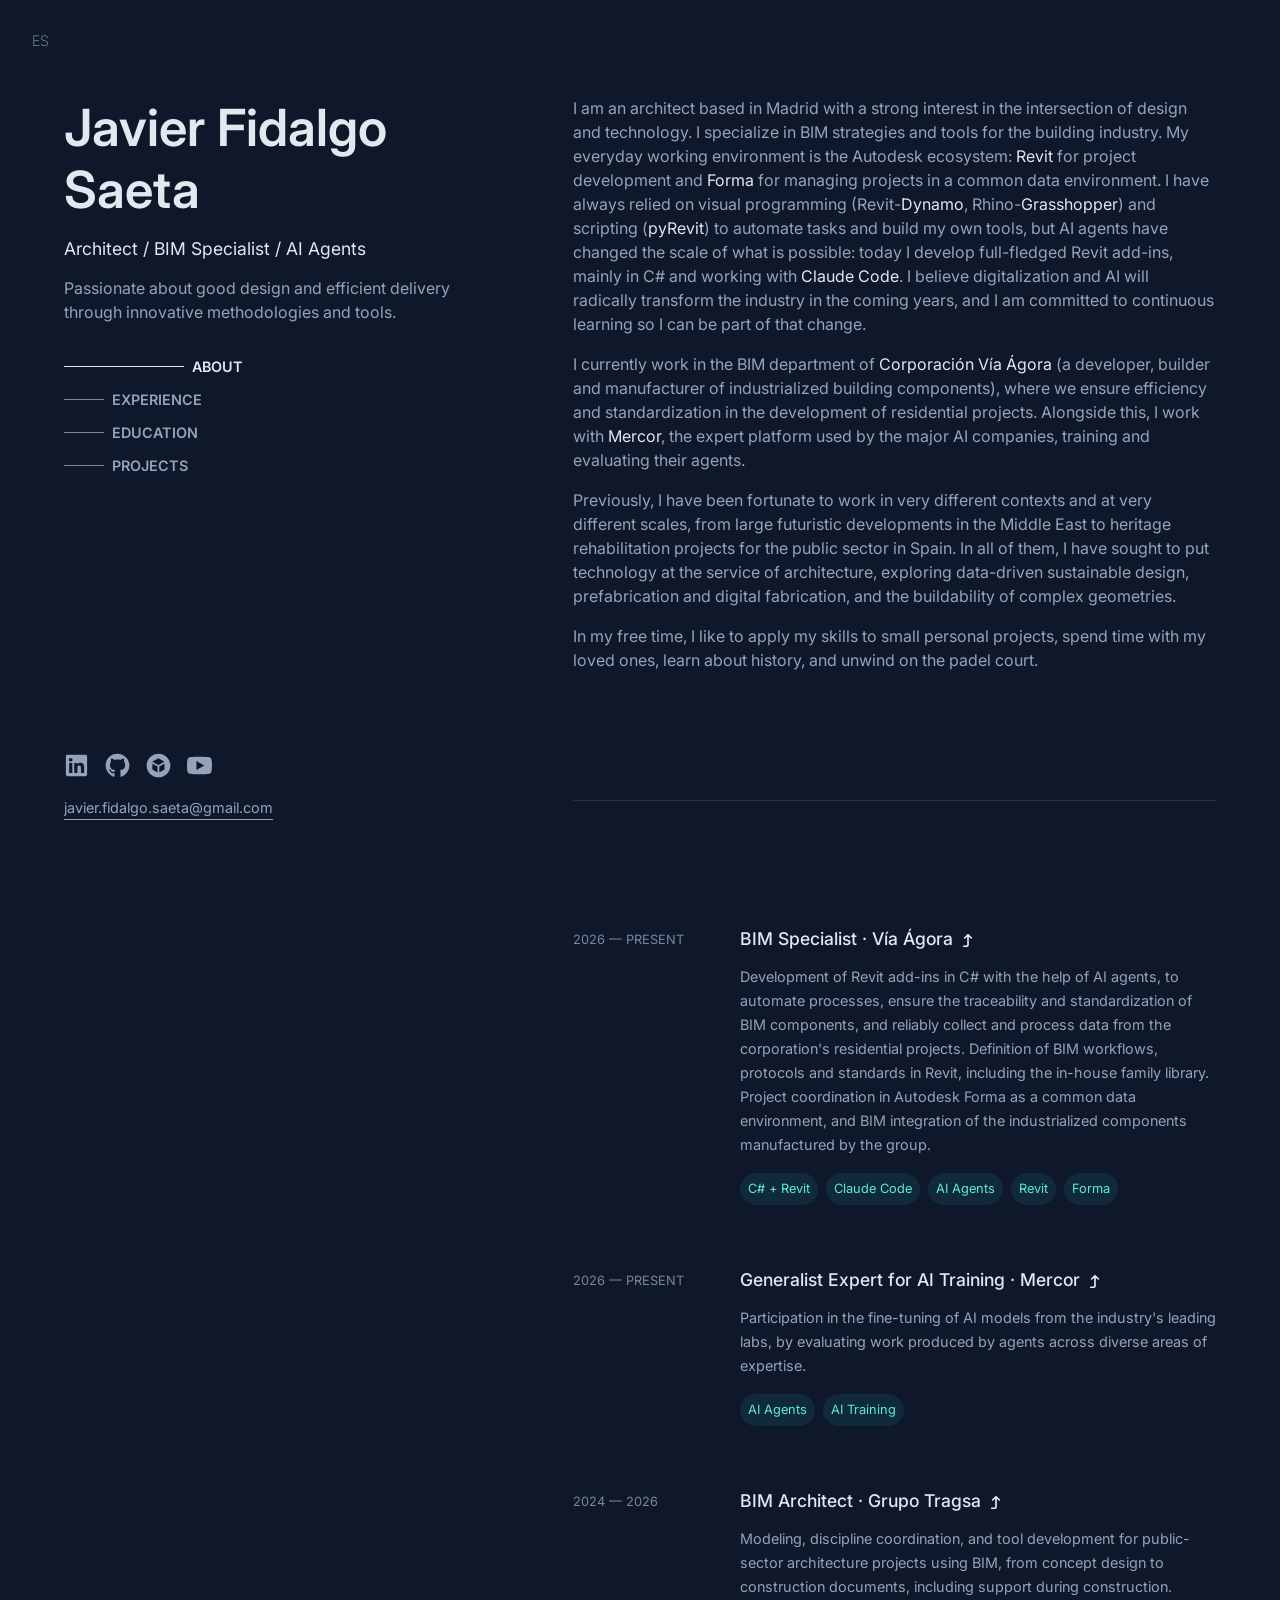
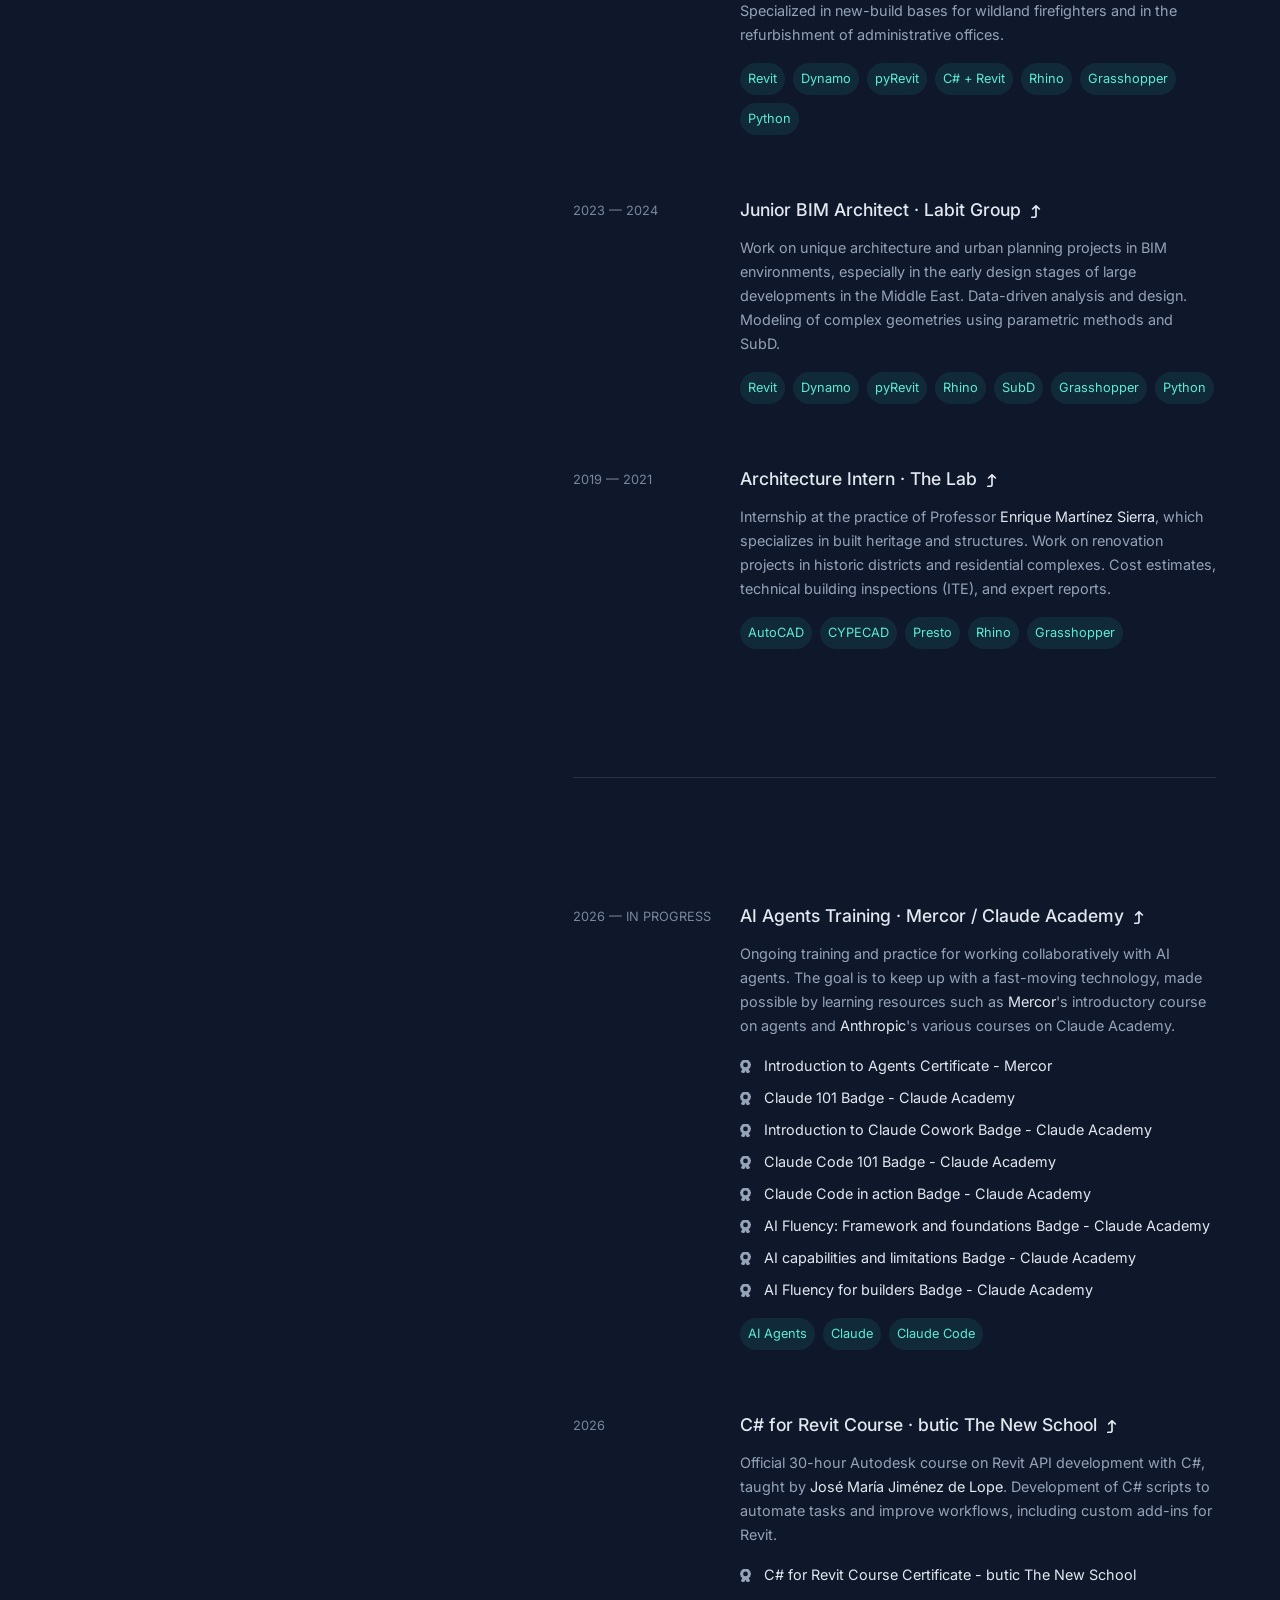
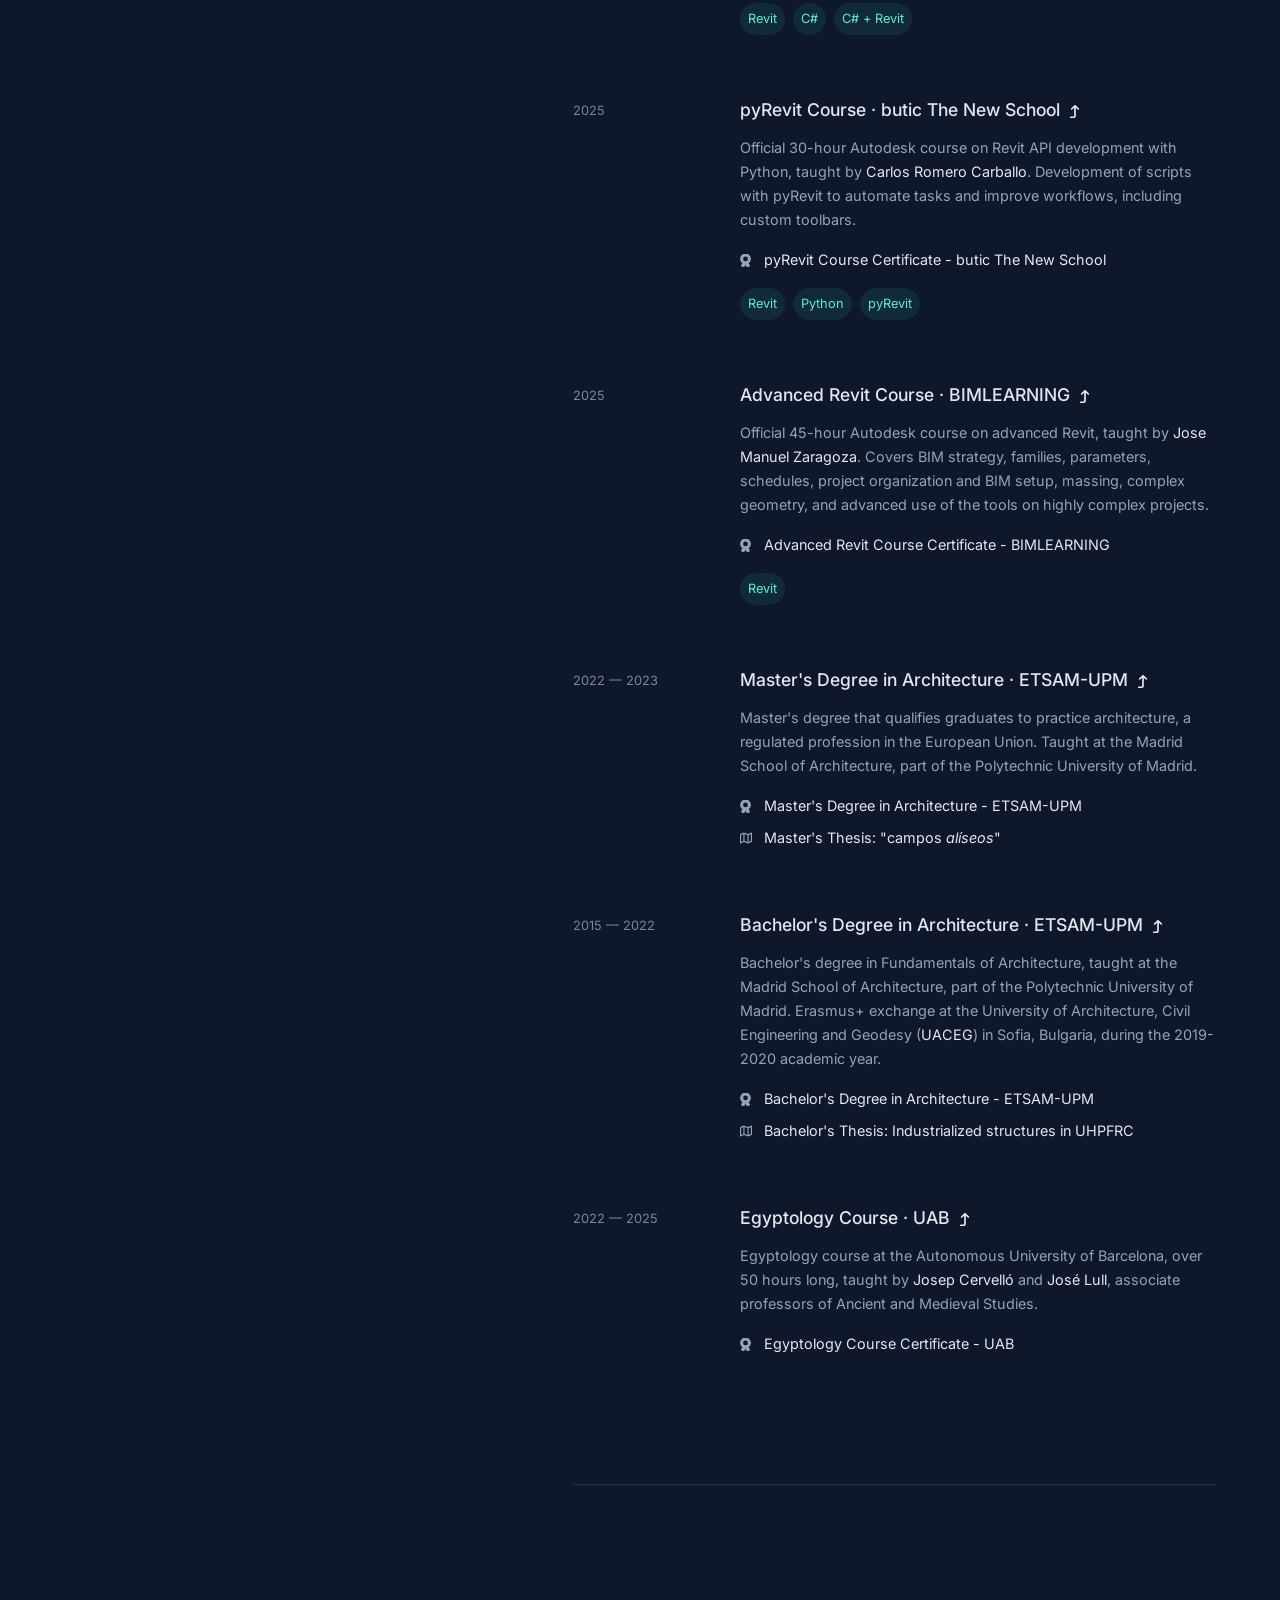
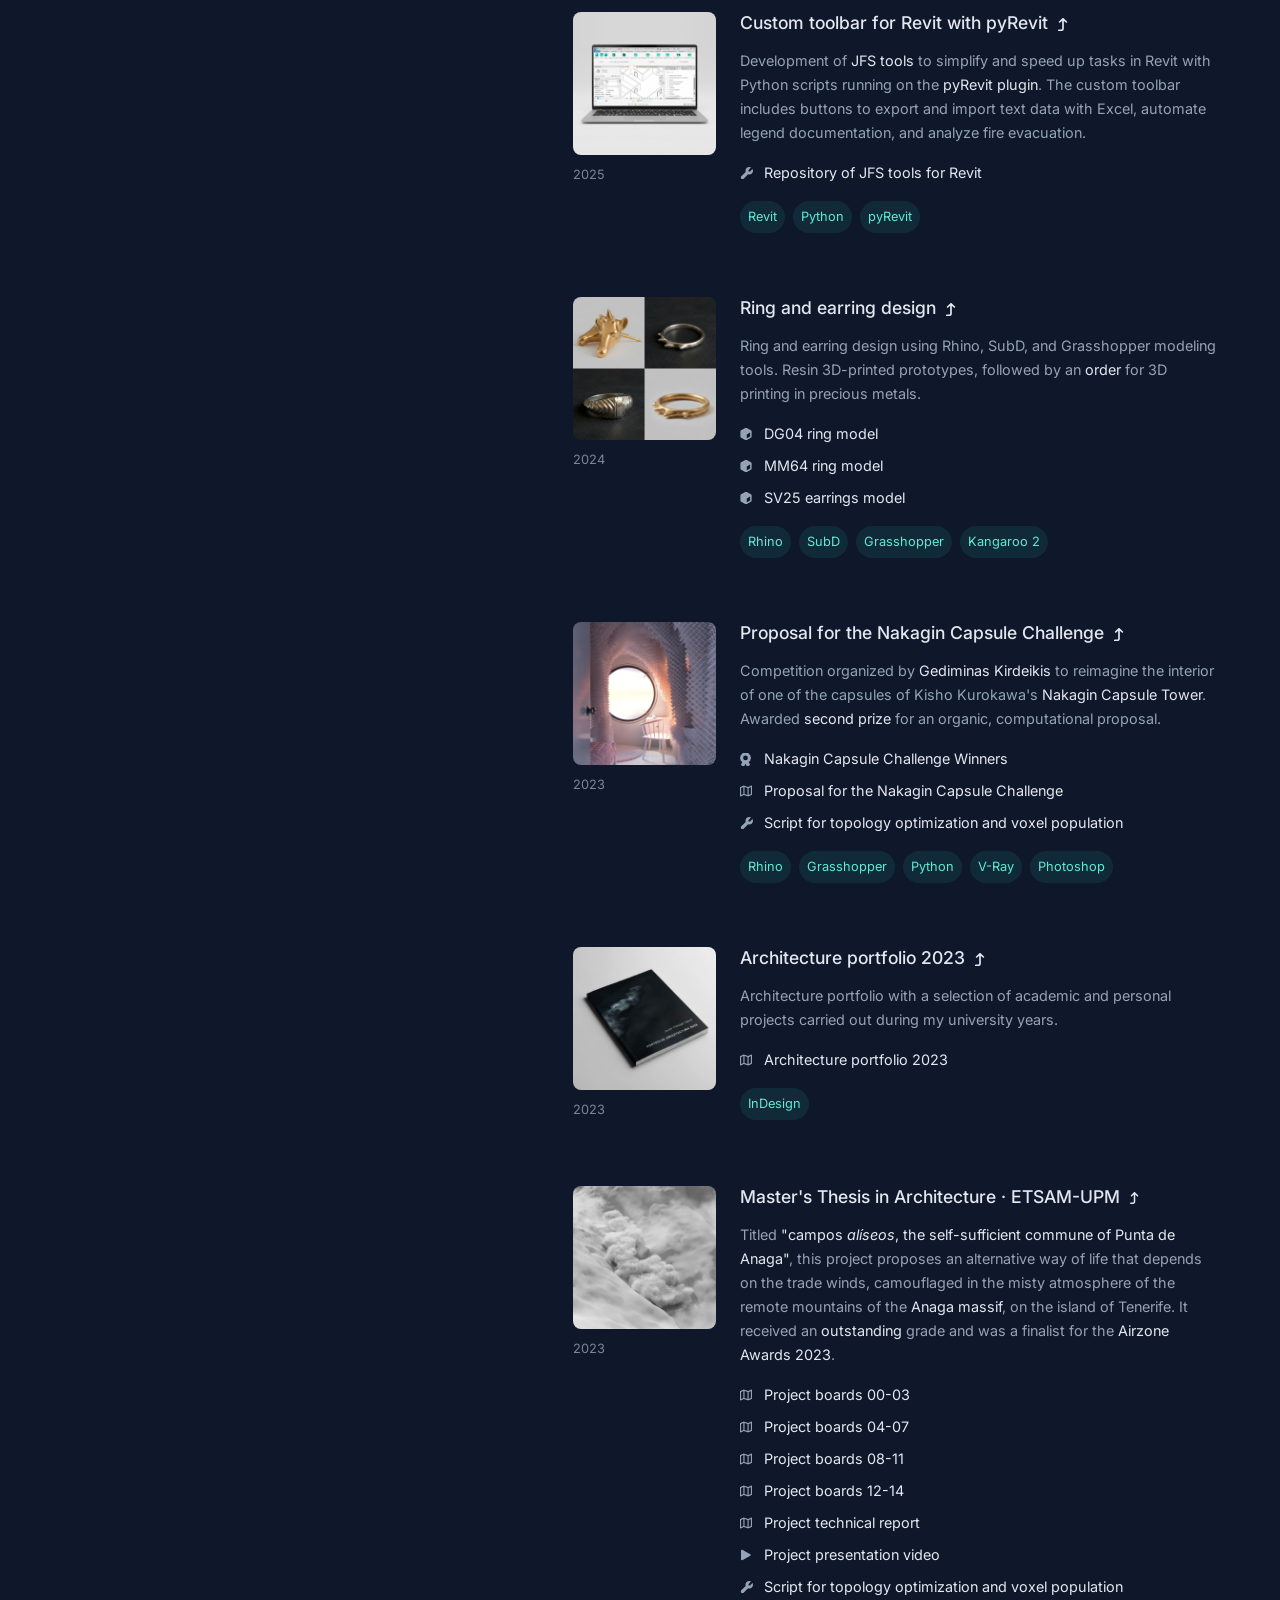
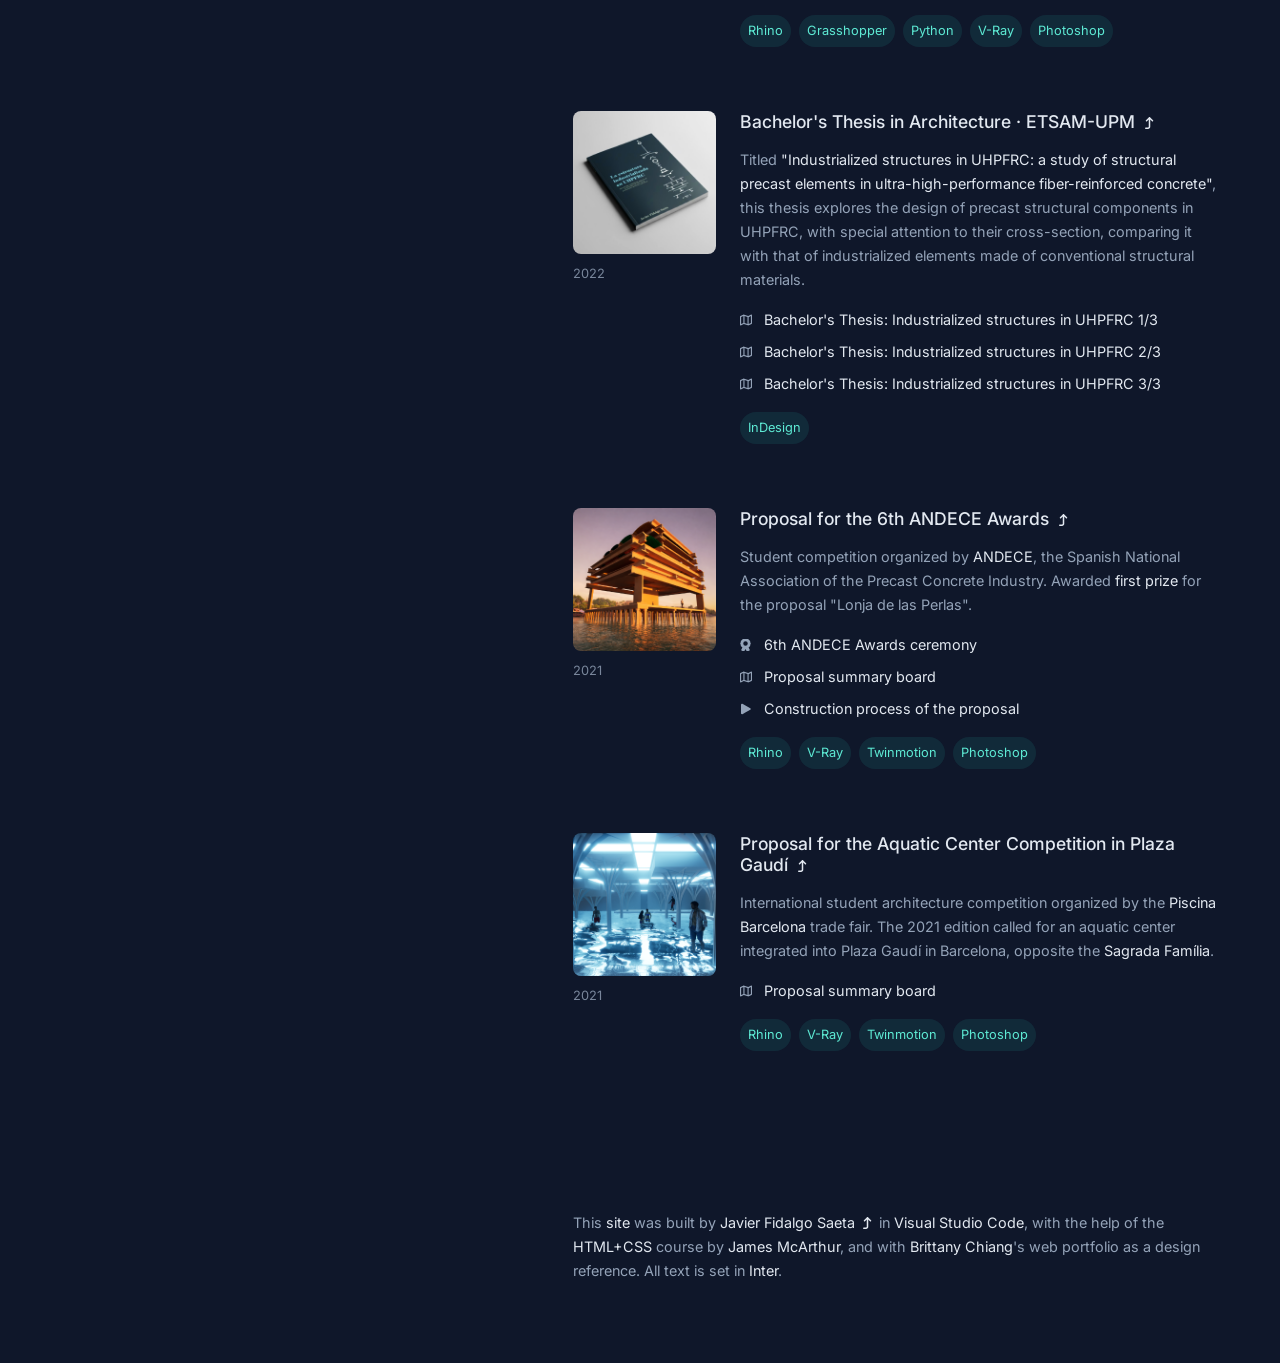
==== commit ca1b6383: "Focus the Vía Ágora card on add-in development and adjust tags - Rewrite the Vía Ágora description a" ====
--- a/en/index.html
+++ b/en/index.html
@@ -140,23 +140,23 @@
                             </h3>
                         </a>
                         <p>
-                            Definition and review of BIM standards, workflows and protocols for the corporation's residential projects. Management of the in-house Revit family library and of project information in Autodesk Forma, as a common data environment. Participation in the standardization of the industrialized components manufactured by the group and in their integration into projects. Development of Revit add-ins in C#, assisted by AI agents.
-                        </p>
-                        <div class="tag-container">
+                            Development of Revit add-ins in C# with the help of AI agents, to automate processes, ensure the traceability and standardization of BIM components, and reliably collect and process data from the corporation's residential projects. Definition of BIM workflows, protocols and standards in Revit, including the in-house family library. Project coordination in Autodesk Forma as a common data environment, and BIM integration of the industrialized components manufactured by the group.
+                        </p>
+                        <div class="tag-container">
+                            <div class="tag">
+                                <p>C# + Revit</p>
+                            </div>
+                            <div class="tag">
+                                <p>Claude Code</p>
+                            </div>
+                            <div class="tag">
+                                <p>AI Agents</p>
+                            </div>
                             <div class="tag">
                                 <p>Revit</p>
                             </div>
                             <div class="tag">
                                 <p>Forma</p>
-                            </div>
-                            <div class="tag">
-                                <p>C# + Revit</p>
-                            </div>
-                            <div class="tag">
-                                <p>AI Agents</p>
-                            </div>
-                            <div class="tag">
-                                <p>Claude Code</p>
                             </div>
                         </div>
                     </div>
@@ -208,6 +208,9 @@
                             </div>
                             <div class="tag">
                                 <p>pyRevit</p>
+                            </div>
+                            <div class="tag">
+                                <p>C# + Revit</p>
                             </div>
                             <div class="tag">
                                 <p>Rhino</p>
